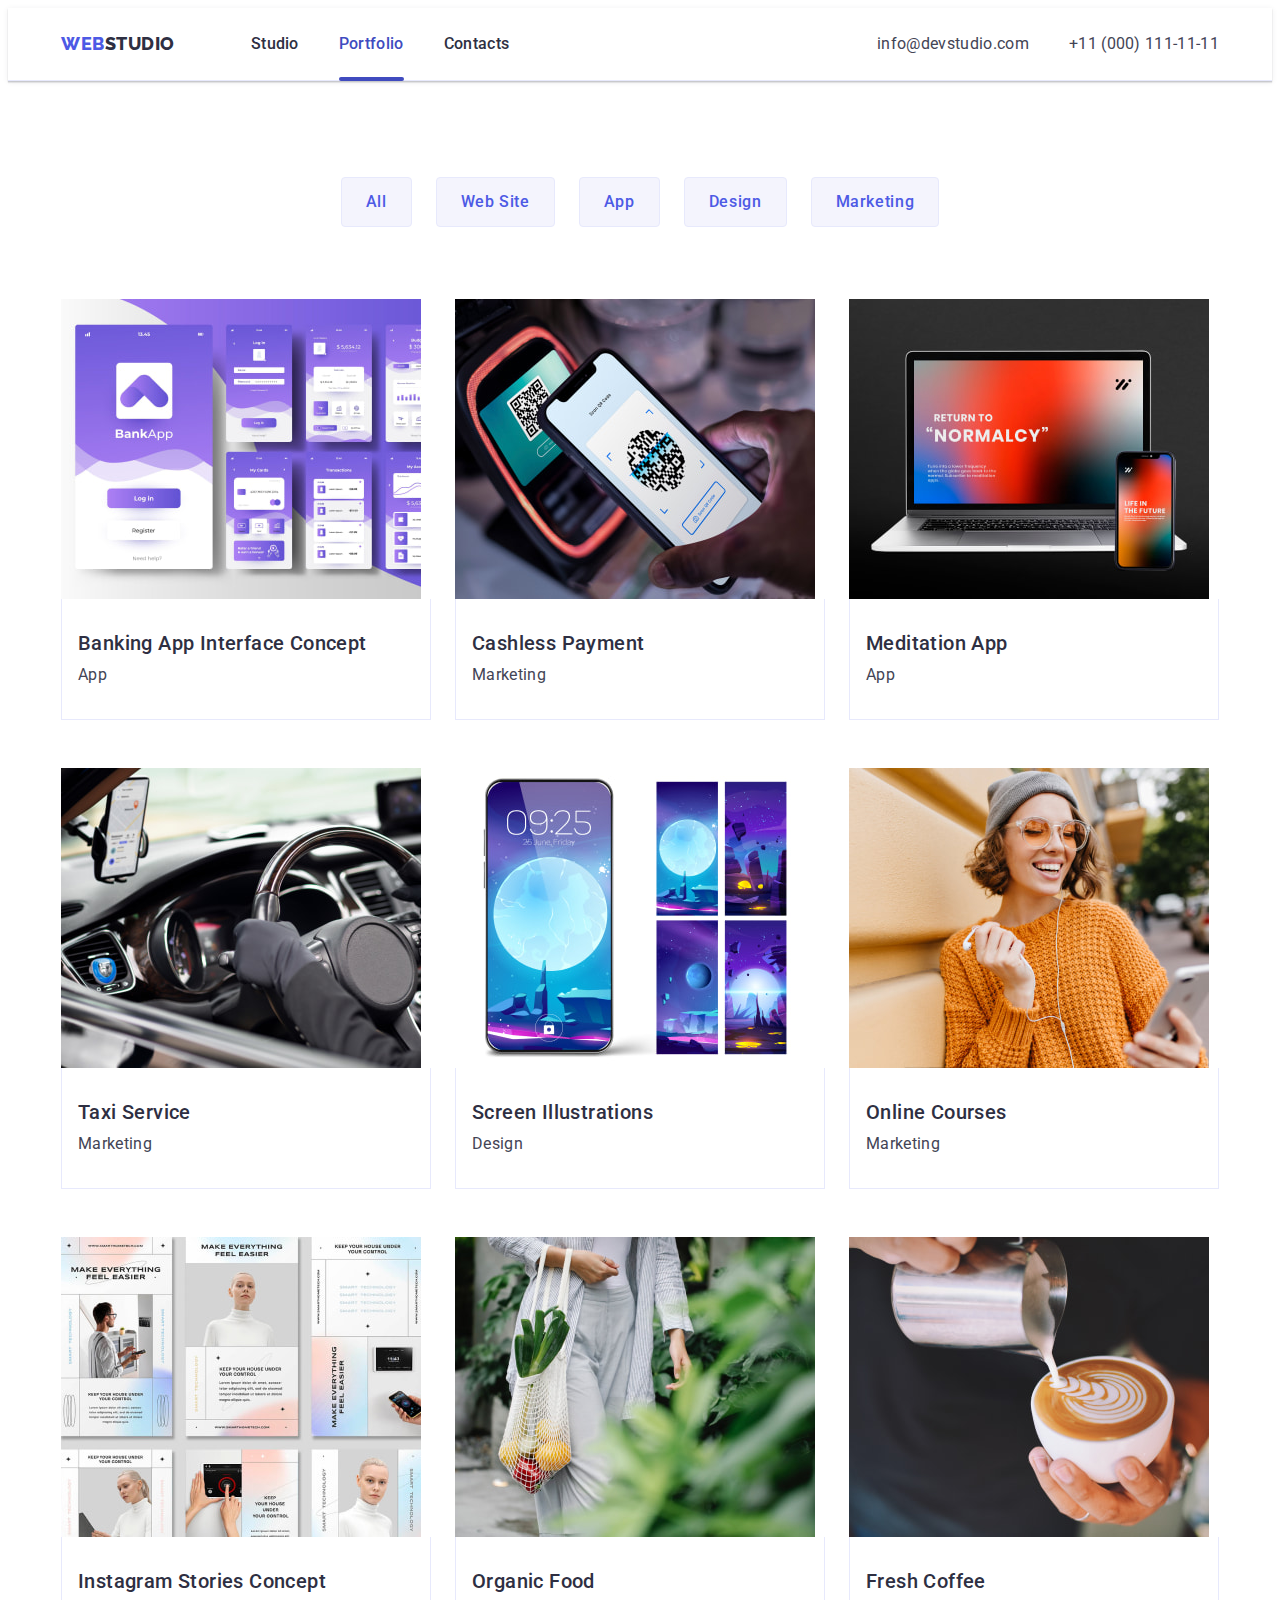
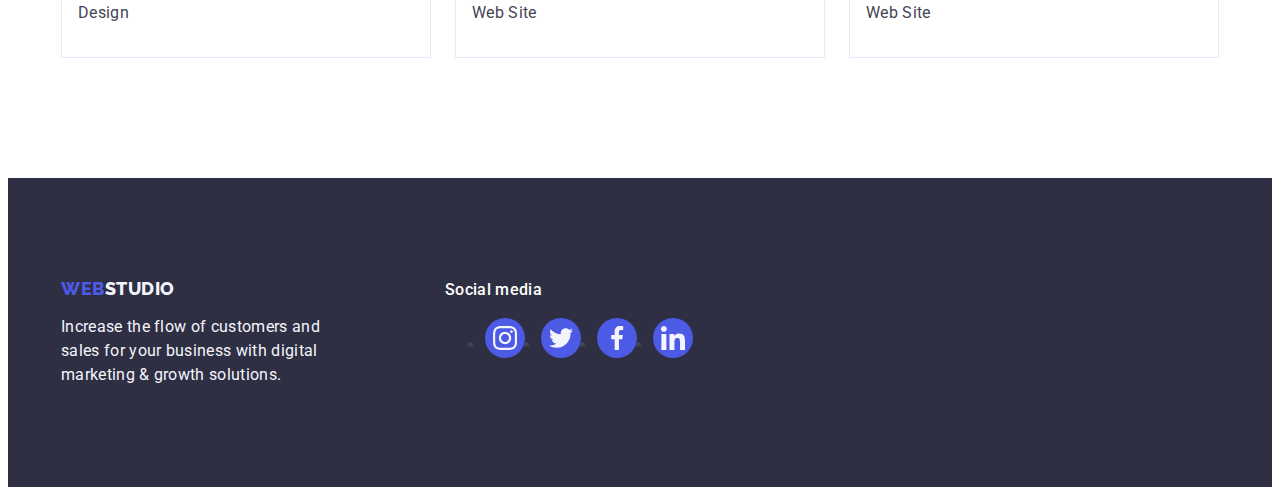
==== portfolio.html @ bfd485aa "new" ====
<!DOCTYPE html>
<html lang="en">
<head>
    <meta charset="UTF-8">
    <meta name="viewport" content="width=device-width, initial-scale=1.0">
    <meta name="description" content="portfolio">
    <link rel="preconnect" href="https://fonts.googleapis.com">
    <link rel="preconnect" href="https://fonts.gstatic.com" crossorigin>
    <link href="https://fonts.googleapis.com/css2?family=Raleway:wght@800&family=Roboto:wght@400;500;700;900&display=swap" rel="stylesheet">
    <title>Portfolio</title>
    <link rel="stylesheet" href="https://cdnjs.cloudflare.com/ajax/libs/modern-normalize/2.0.0/modern-normalize.min.css" integrity="sha512-4xo8blKMVCiXpTaLzQSLSw3KFOVPWhm/TRtuPVc4WG6kUgjH6J03IBuG7JZPkcWMxJ5huwaBpOpnwYElP/m6wg==" crossorigin="anonymous" referrerpolicy="no-referrer" />
    <link rel="stylesheet" href="./css/styles.css">
</head>
  

<!--Body-->
<body>
    <!--Header-->
<header class="header">
    <div class="header-container container">
        <nav class="header-nav">
            <a href="./index.html" class="link logo">WEB<span class="link logo-dark">Studio</span></a>
        <!--Pages list-->
            <ul class="portfolio-list list">
                <li class="header-list-item">
                  <a class="link portfolio-link" href="./index.html">Studio</a>
                </li>
                <li class="header-list-item">
                  <a class="link current portfolio-link" href="./portfolio.html">Portfolio</a>
                </li>
                <li class="header-list-item">
                  <a class="link portfolio-link" href="">Contacts</a>
                </li>
            </ul>
            </nav>
            <address class="adress">
              <ul class="adress-list list">
                <li>
                    <a class="link adress-list-link" href="mailto:info@devstudio.com">info@devstudio.com</a>
                </li>
                <li>
                    <a class=" link adress-list-link" href="tel:+11000111-11-11">+11 (000) 111-11-11</a>
                </li>
              </ul>
        </address>
    </div>
</header>

<!--main portfolio-->
<main> 
<section class="section-main section">
    <div class="main-container container">
        <h1 class="visually-hidden">Portfolio</h1>
        <ul class="button-container list">
            <li class="btn-element">
                <a class="portfolio-btn-link" href="#">
                <button type="button" class="portfolio-button-items">All</button>
            </a>
            </li>
            <li class="btn-element">
                <a class="portfolio-btn-link" href="#">
                <button type="button" class="portfolio-button-items">Web Site</button>
            </a>
            </li>
            <li class="btn-element">
                <a class="portfolio-btn-link" href="#">
                <button type="button" class="portfolio-button-items">App</button>
                </a>
            </li>
            <li class="btn-element">
                <a class="portfolio-btn-link" href="#">
                <button type="button" class="portfolio-button-items">Design</button>
                </a>
            </li>
            <li class="btn-element">
                <a class="portfolio-btn-link" href="#">
                <button type="button" class="portfolio-button-items">Marketing</button>
                </a>
            </li>
</ul>

<!--Imagine-->
<ul class="list card-set">
    <li class="card-set-item">
        <a href="#" class="card-set-link link">
            <div class="portfolio-overlay">
           <img src="./images/sectionportfolio/img1.jpg" alt="Banking App Interface Concept" width="360" height="300"/>
           <div class="overlay">
               <p class="overlay-text">
                14 Stylish and User-Friendly App Design Concepts · Task Manager App · Calorie Tracker App · Exotic Fruit Ecommerce App · Cloud Storage App
               </p>
           </div>
           </div>
            <div class="card-container">
                <h2 class="third-title">Banking App Interface Concept</h2>
                <p class="text">App</p>
            </div>
    </a>
    </li>

    <li class="card-set-item">
        <a href="#" class="card-set-link link">
            <div class="portfolio-overlay">    
            <img src="./images/sectionportfolio/img2.jpg" alt="Cashless Payment" width="360" height="300" />
            <div class="overlay">
            <p class="overlay-text">
             14 Stylish and User-Friendly App Design Concepts · Task Manager App · Calorie Tracker App · Exotic Fruit Ecommerce App · Cloud Storage App
            </p>
        </div>
        </div>
        <div class="card-container">
            <h2 class="third-title">Cashless Payment</h2>
            <p class="text">Marketing</p>
        </div>
    </a>
    </li>
    
    <li class="card-set-item">
        <div class="portfolio-overlay">
        <a href="#" class="card-set-link link">
        <img src="./images/sectionportfolio/img3.jpg" alt="Meditaion App" width="360" height="300" />
        <div class="overlay">
            <p class="overlay-text">
             14 Stylish and User-Friendly App Design Concepts · Task Manager App · Calorie Tracker App · Exotic Fruit Ecommerce App · Cloud Storage App
            </p>
        </div>
    </div>
        <div class="card-container">
        <h2 class="third-title">Meditation App</h2>
            <p class="text">App</p>
        </div>
        </a>
    </li>

    <li class="card-set-item">
        <div class="portfolio-overlay">
        <a href="#" class="card-set-link link">
        <img src="./images/sectionportfolio/img4.jpg" alt="Taxi Service" width="360" height="300" />
        <div class="overlay">
            <p class="overlay-text">
             14 Stylish and User-Friendly App Design Concepts · Task Manager App · Calorie Tracker App · Exotic Fruit Ecommerce App · Cloud Storage App
            </p>
        </div>
    </div>
        <div class="card-container">
            <h2 class="third-title">Taxi Service</h2>
            <p class="text">Marketing</p>
        </div>
        </a>
    </li>
    <li class="card-set-item">
        <div class="portfolio-overlay">
        <a href="#" class="card-set-link link">
        <img src="./images/sectionportfolio/img5.jpg" alt="Screen Illustrations" width="360" height="300" />
        <div class="overlay">
            <p class="overlay-text">
             14 Stylish and User-Friendly App Design Concepts · Task Manager App · Calorie Tracker App · Exotic Fruit Ecommerce App · Cloud Storage App
            </p>
            </div>
        </div>
        <div class="card-container">
            <h2 class="third-title">Screen Illustrations</h2>
            <p class="text">Design</p>
        </div>
        </a>
    </li>
    <li class="card-set-item">
        <div class="portfolio-overlay">
        <a href="#" class="card-set-link link">
        <img src="./images/sectionportfolio/img6.jpg" alt="Online Courses" width="360" height="300" />
        <div class="overlay">
            <p class="overlay-text">
             14 Stylish and User-Friendly App Design Concepts · Task Manager App · Calorie Tracker App · Exotic Fruit Ecommerce App · Cloud Storage App
            </p>
            </div>
        </div>
        <div class="card-container">
            <h2 class="third-title">Online Courses</h2>
            <p class="text">Marketing</p>
        </div>
        </a>
    </li>
    <li class="card-set-item">
        <div class="portfolio-overlay">
        <a href="#" class="card-set-link link">
        <img src="./images/sectionportfolio/img7.jpg" alt="Instagram Stories Concept" width="360" height="300" />
        <div class="overlay">
            <p class="overlay-text">
             14 Stylish and User-Friendly App Design Concepts · Task Manager App · Calorie Tracker App · Exotic Fruit Ecommerce App · Cloud Storage App
            </p>
            </div>
        </div>
        <div class="card-container">
            <h2 class="third-title">Instagram Stories Concept</h2>
            <p class="text">Design</p>
        </div>
        </a>
    </li>
    <li class="card-set-item">
        <div class="portfolio-overlay">
        <a href="#" class="link">
        <img src="./images/sectionportfolio/img8.jpg" alt="Organic Food" width="360" height="300" />
        <div class="overlay">
            <p class="overlay-text">
             14 Stylish and User-Friendly App Design Concepts · Task Manager App · Calorie Tracker App · Exotic Fruit Ecommerce App · Cloud Storage App
            </p>
            </div>
        </div>
        <div class="card-container">
            <h2 class="third-title">Organic Food</h2>
            <p class="text">Web Site</p>
        </div>
        </a>
    </li>
    <li class="card-set-item">
        <div class="portfolio-overlay">
        <a href="#" class="card-set-link link">
        <img src="./images/sectionportfolio/img9.jpg" alt="Fresh Coffee" width="360" height="300" />
        <div class="overlay">
            <p class="overlay-text">
             14 Stylish and User-Friendly App Design Concepts · Task Manager App · Calorie Tracker App · Exotic Fruit Ecommerce App · Cloud Storage App
            </p>
        </div>
        </div>
        <div class="card-container">
            <h2 class="third-title">Fresh Coffee</h2>
            <p class="text">Web Site</p>
        </div>
        </a>
    </li>
</ul>
</div>

</section>
</main>
<!--Section footer-->
<footer class="footer section">
    <div class="footer-container container">
        <div class="footer-items">
        <a href="./index.html" class="footer-logo logo link">WEB<span class="logo-light">Studio</span></a>
        <p class="footer-text">Increase the flow of customers and sales for your business with digital marketing & growth solutions.</p>
    </div>
    <div class="footer-media">
        <p class="second-footer-text">Social media</p>
        <ul class="social-media">
          <li class="social-media-item">
            <a class="social-media-link" href="#">
            <svg class="media-icon" width="24" height="24">
              <use href="./images/icons.svg#icon-instagram-2"></use>
            </svg></a>
          </li>
          <li class="social-media-item">
            <a class="social-media-link" href="#">
            <svg class="media-icon" width="24" height="24">
              <use href="./images/icons.svg#icon-twitter-1"></use>
            </svg></a>
          </li>
          <li class="social-media-item">
            <a class="social-media-link" href="#">
            <svg class="media-icon" width="24" height="24">
              <use href="./images/icons.svg#icon-facebook-1"></use>
            </svg></a>
          </li>
          <li class="social-media-item">
            <a class="social-media-link" href="#">
            <svg class="media-icon" width="24" height="24">
              <use href="./images/icons.svg#icon-linkedin-1"></use>
            </svg></a>
          </li>
        </ul>
      </div>
      </div>
</footer>
</body>
</html>
---- css/styles.css ----
:root{
    --primary-black-color: #2E2F42;
    --primary-accent-color: #4D5AE5;
    --primary-white-color: #ffffff;
    --second-white-color: #F4F4FD;
    --contacts-color: #434455;
    --icons-color: #8e8f99;
    --team-icons:#404bbf; 
}
img{
    display: block;
    max-width: 100%;
    height: auto;
}
.container{
    max-width: 1158px;
    margin: 0px auto;
    padding: 0px 15px;
}
.section{
    padding-top: 120px;
    padding-bottom: 120px;
}
body{
    font-family: 'Roboto', sans-serif;
    background-color: var(--primary-white-color);
    color: #434455;
}
.link{
    text-decoration: none;
    color: var(--primary-accent-color);
}
.logo{
    font-family: 'Raleway', sans-serif;
    font-size: 18px;
    font-weight: 800;
    line-height: 1.17;
    letter-spacing: 0.03em;
    text-transform: uppercase;
    display: flex;
    margin-right: 76px; 
    align-items: center;  
}
.logo-dark{
    color: var(--primary-black-color);
}
.list{
    list-style: none;
}
.portfolio-link{
    position: relative;
    font-family: 'Roboto', sans-serif;
    font-size: 16px;
    font-weight: 500;
    line-height: 1.5;
    letter-spacing: 0.02em;
    color: var(--primary-black-color);
    display: block;
    padding: 24px 0px; 
}
.portfolio-link:hover,
.portfolio-link:focus{
    color: #404bbf;
}
.portfolio-list{ 
    display: flex;
    gap: 40px; 
    margin: 0px;
    padding: 0px;
    list-style: none;
}

.adress{
    font-style: normal;
}
.adress-list{
    display: flex;
    gap: 40px; 
    margin: 0px;
    padding: 0px;
    list-style: none;  
}
.adress-list-link{
    font-family: 'Roboto', sans-serif;
    font-size: 16px;
    font-weight: 400;
    line-height: 1.5;
    letter-spacing: 0.02em;
    color: var(--contacts-color);   
    transition: color 250ms cubic-bezier(0.4, 0, 0.2, 1); 
}
.adress-list-link:hover,
.adress-list-link:focus{
    color:#404bbf;
}
.hero-section{
    max-width: 1440px;
    height: 600px; 
    background-color: var(--primary-black-color);
    background-image: linear-gradient(rgba(46, 47, 66, 0.7), 
    rgba(46, 47, 66, 0.7)), url(../images/herosection/people-office-1.jpg);
    background-repeat: no-repeat;
    background-position: center; 
    background-size: cover;
    margin: 0px auto;
    padding: 188px 0px;
   
}
.header{
    border-bottom: 1px solid #e7e9fc;
    box-shadow: 0px 1px 6px 0px rgba(46, 47, 66, 0.08), 0px 1px 1px 0px rgba(46, 47, 66, 0.16), 0px 2px 1px 0px rgba(46, 47, 66, 0.08);

}
.header-container{
    display: flex;
    align-items: center;
}

.header-nav{
    display: flex; 
    margin-right: auto; 
    align-items: center;  
}
.portfolio-link::after{
    content:"";
    position: absolute;
    bottom: 0;
    left: 0;
    display: block;
    border-radius: 2px;
    width: 100%;
    height: 4px;
    bottom: -1px;
    color:#404BBF;
    
}
.portfolio-link.current{
    transition: color 250ms cubic-bezier(0.4, 0, 0.2, 1);
    color:#404BBF;

}
.portfolio-link.current::after{
    background-color: #404BBF;
    
}
.hero-title{
    font-style: 'Roboto', sans-serif;
    font-weight: 700;
    font-size: 56px;
    line-height: 1.07;
    text-align: center;
    letter-spacing: 0.02em;
    color: #ffffff;
    max-width: 496px;
    margin: 0px auto;
    margin-bottom: 48px;
}
.hero-btn{
    background-color: #4D5AE5;
    font-family:'Roboto', sans-serif;
    font-weight: 500;
    font-size: 16px;
    line-height: 1.5;
    letter-spacing: 0.04em;
    color: #ffffff;
    display: block; 
    min-width: 169px;
    height: 56px;
    border: none; 
    border-radius: 4px; 
    cursor: pointer;
    padding: 12px 24px;
    margin: auto;
    transition: background-color 250ms cubic-bezier(0.4, 0, 0.2, 1); 
}
.hero-btn:hover,
.hero-btn:focus{
    background-color: #404BBF;
}
.btn-element:hover{
    box-shadow: 3px 1px rgba(0, 0, 0, 0.1), 0px 2px 1px rgba(0, 0, 0, 0.08), 0px 2px 2px rgba(0, 0, 0, 0.12);
}
.portfolio-button-items{
    font-family: 'Roboto', sans-serif;
    font-size: 16px;
    font-weight: 500;
    line-height: 1.5;
    letter-spacing: 0.04em;
    background-color: #F4F4FD;
    color: #4D5AE5;
    cursor: pointer;
    padding: 12px 24px;
    border-radius: 4px;
    border: 1px solid #e7e9fc;
}

.portfolio-button-items:hover,
.portfolio-button-items:focus{
    background-color: #404BBF;
    color: #FFFFFF;
    border: 1px solid transparent;
}
.portfolio-btn-link{
    display:block;
}
.portfolio-btn-link:hover,
.portfolio-btn-link:focus{
box-shadow: 0px 1px 6px rgba(46, 47, 66, 0.08), 0px 1px 1px rgba(46, 47, 66, 0.16), 0px 2px 1px rgba(46, 47, 66, 0.08); 
}


.adventages-icon{
    display: flex;
    align-items: center;
    justify-content: center;
    height: 112px;
    background-color: #f4f4fd;
    border-radius: 4px;
    margin-bottom: 8px;
}
.benefits-list{
    display: flex;
    gap: 24px; 
    padding: 0px;
    margin: 0px;
    list-style: none;
}
.benefits-list-item{
    width: calc((100% - 72px) / 4); 
}
.visually-hidden{
    position: absolute;
    width: 1px;
    height: 1px;
    margin: -1px;
    border: 0;
    padding: 0;
    white-space: nowrap;
    clip-path: inset(100%);
    clip: rect(0 0 0 0);
    overflow: hidden;
}
.secont-title{
    font-style: 'Roboto', sans-serif;
    font-weight: 700;
    font-size:36px;
    line-height: 1.11;
    letter-spacing: 0.02em;
    text-align: center;
    text-transform: capitalize;
    color: var(--primary-black-color);
    min-width: 323px;
    list-style: none;
    margin: 0px auto;
    margin-bottom: 72px;
    padding: 0px;
}
.third-title{
    font-family: 'Roboto', sans-serif;
    font-size: 20px;
    font-weight: 500;
    line-height: 1.2;
    letter-spacing: 0.02em;
    color: var(--primary-black-color);
    margin: 0px;
    padding: 0;
    list-style: none;
    margin: 0px;
    margin-bottom: 8px;  
}

.imagine-list{
    display: flex;
    gap: 24px;
    padding: 0px;
    margin: 0px;
    list-style: none;
   
}
.imagine-section{
    padding-bottom: 120px;
    
}
.imagine-list-item{
    width: calc((100% - 48px) / 3);
}

.team-list{
    display: flex;
    gap: 24px;
    padding: 0px;
    margin: 0px;
}
.section-team{
    background-color: #F4F4FD;
}

.team-list-item{
    width: calc((100% - 72px) / 4);
    border-radius: 0px 0px 4px 4px;
    background-color: #FFFFFF;
    box-shadow: 0px 2px 1px 0px rgba(46, 47, 66, 0.08), 0px 1px 1px 0px rgba(46, 47, 66, 0.16), 0px 1px 6px 0px rgba(46, 47, 66, 0.08);
}
.team-icons{
    display: flex;
    justify-content: center; 
    gap: 24px; 
}

.team-media-link{
    width: 100%;
    height: 100%;
    background-color: var(--primary-accent-color);
    border-radius:50%;
    display: flex;
    align-items: center;
    justify-content: center;
    transition: background-color 250ms cubic-bezier(0.4, 0, 0.2, 1);
    width:40px;
    height: 40px;
   
}
.team-media-link:hover,
.team-media-link:focus{
    background-color:var(--team-icons);
}
.team-icons-item{
    fill: var(--second-white-color);
}
.text{
    font-family: 'Roboto', sans-serif;
    font-size: 16px;
    font-weight: 400;
    line-height: 1.5;
    letter-spacing: 0.02em;
    color: var(--contacts-color);
    margin: 0px;
    padding: 0px;
    list-style: none;
}



.team-text{
    padding: 32px 0px;
    text-align: center;
    margin: 0px;
}
.images-list-item{
    background-color: #FFFFFF;
}
.section-main{
    padding-top: 96px; 
    padding-bottom: 120px;
}
.button-container{
    display: flex;
    justify-content: center; 
    gap: 24px; 
    margin: 0px;
    margin-bottom: 72px;
    padding: 0px;
   transition: color 250ms cubic-bezier(0.4, 0, 0.2, 1), background-color 250ms cubic-bezier(0.4, 0, 0.2, 1), border-color 250ms cubic-bezier(0.4, 0, 0.2, 1), box-shadow 250ms cubic-bezier(0.4, 0, 0.2, 1); 

}

.card-set{
    display: flex;
    flex-wrap: wrap;
    column-gap: 24px;
    row-gap: 48px;
    padding: 0px;
    margin: 0px;
}
.card-set-link{
    transition: box-shadow 250ms cubic-bezier(0.4, 0, 0.2, 1); 
}
.card-set-link:hover
.card-set-linf:focus{
    transform: translateY(0%);
}
.card-set-item{
    width: calc((100% - 48px) / 3);  
}
.card-set-item:hover{
    box-shadow: 0px 2px 1px 0px rgba(46, 47, 66, 0.08), 0px 1px 1px 0px rgba(46, 47, 66, 0.16), 0px 1px 6px 0px rgba(46, 47, 66, 0.08);
    
}
.card-container{
    border: 1px solid #e7e9fc; 
    padding: 32px 16px;
    border-top: none; 
    margin: 0px;
}
.portfolio-overlay{
position: relative;
overflow: hidden;
}

.overlay-text{
font-size: 16px;
line-height: 1.5; 
letter-spacing: 0.03em;
color: #F4F4FD;

}
.overlay{
    position: absolute;
    top: 0;
    left: 0;
    transform: translateY(100%);
    transition-property: transform;
    transition-delay: 0;
    transition-duration: 400ms;
    transition-timing-function: ease;
    display: flex;
    align-items: center;
    justify-content: center;
    width: 100%;
    height: 100%;
    background-color: #4D5AE5;
    padding-top: 40px;
    padding-right: 32px;
    padding-bottom: 164px;
    padding-left: 32px;
}
.portfolio-overlay:hover .overlay,
.portfolio-overlay:focus .overlay{
    transform: translateY(0);
}
.customers-section{
    max-height: 440px;
    padding-top: 120px;
    padding-bottom: 120px;
}
.customers-icon{
    display: flex;
    align-items: center;
    justify-content: center;
    margin: 0 auto;
    gap: 24px;
}
.customers-icon-item{
    display: flex;
    width: calc((100% - 120px) / 6); 
    height: 88px;
}
.logo-company{
    display: flex;
    align-items: center;
    justify-content: center;
    width: 100%;
    height: 100%;
    border: 1px solid #8e8f99;
    border-radius: 4px;
    color: var(--icons-color);
    transition: border-color 250ms cubic-bezier(0.4, 0, 0.2, 1), color 250ms cubic-bezier(0.4, 0, 0.2, 1);
}

.logo-company:hover,
.logo-company:focus{
    color: #404bbf;
    border-color: #404bbf; 
    fill: currentColor;

}
.footer{
    background-color: var(--primary-black-color);
    padding: 100px 0px;
}
.footer-container{
    display: flex;
    align-items: baseline;
}
.logo-light{
    color: var(--second-white-color);
}
.footer-logo{
    display: inline-block;
    margin: 0px;
    margin-bottom: 16px;
    padding: 0px;
    list-style: outside;
}
.footer-items{
    margin-right: 120px;
}
.social-media{
    display: flex; 
    gap: 16px; 
}
.social-media-item{
    width: 40px;
    height: 40px;
    
}
.social-media-link{
    width: 100%;
    height: 100%;
    background-color: var(--primary-accent-color);
    border-radius:50%;
    display: flex;
    align-items: center; 
    justify-content: center;
    transition: background-color 250ms cubic-bezier(0.4, 0, 0.2, 1);

    fill: var(--second-white-color);

}
.social-media-link:hover,
.social-media-link:focus{
    background-color: #31d0aa;
}
.footer-text{
    color: var(--second-white-color);
    font-family: 'Roboto', sans-serif;
    font-size: 16px;
    font-weight: 400;
    line-height: 1.5;
    letter-spacing: 0.02em;
    max-width: 264px;
    margin: 0px;
}
.second-footer-text{
    color: #FFFFFF;
    font-family: 'Roboto', sans-serif;
    font-size: 16px;
    font-weight: 500;
    line-height: 1.5;
    letter-spacing: 0.02em;
    margin: 0px;
    margin-bottom: 16px;
}
.backdrop{
    position: fixed;
    top: 0;
    left: 0;

    width: 100%;
    height: 100%;
    background-color: rgba(46, 47, 66, 0.40);
}
.backdrop.is-hidden{
    opacity: 0;
}
.modal{
    position: absolute;
    top: 50%;
    left: 50%;
    transform: translateX(-50%) translateY(-50%);
    width: 408px;
    min-height: 584px;
    border-radius: 4px;
    background: var(--dairy, #FCFCFC);
    box-shadow: 0px 2px 1px 0px rgba(0, 0, 0, 0.20), 0px 1px 3px 0px rgba(0, 0, 0, 0.12), 0px 1px 1px 0px rgba(0, 0, 0, 0.14);

}
.modal-btn{
    background-color: transparent;
}
.modal-btn-icon{}
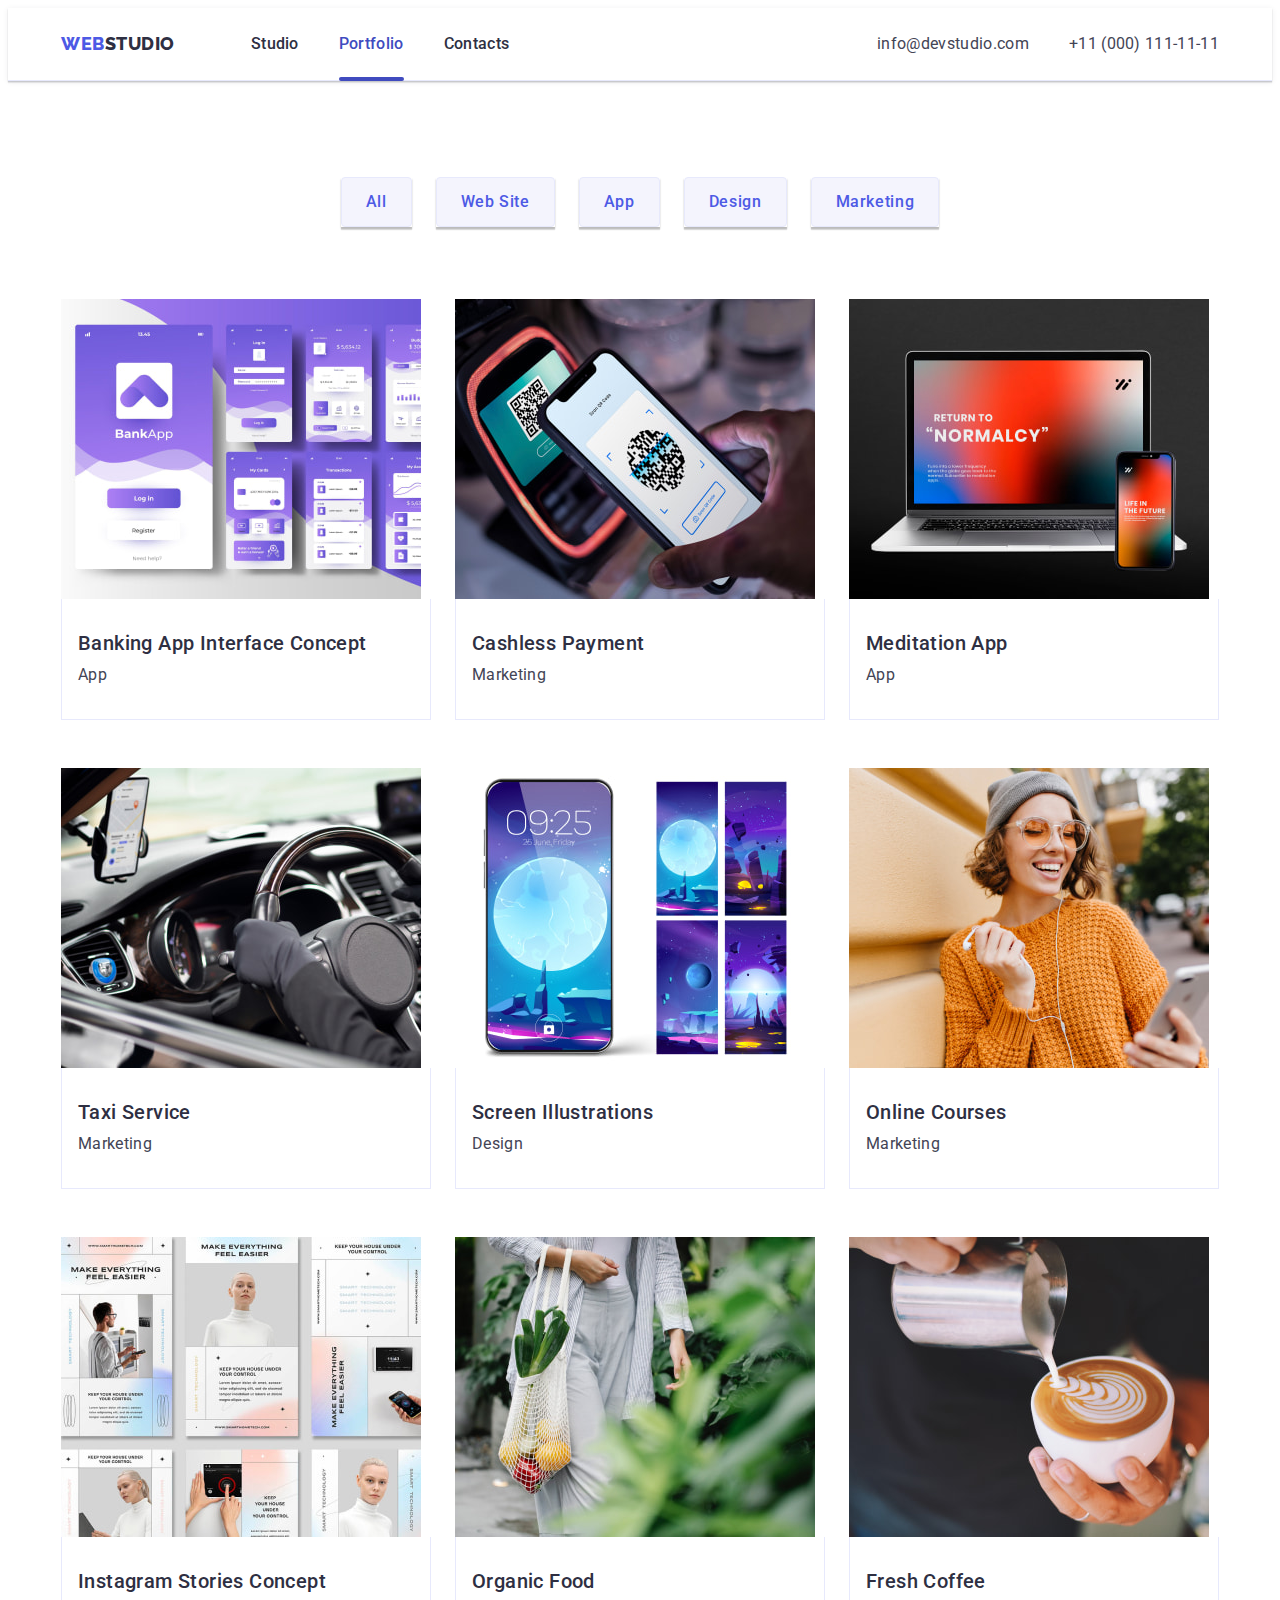
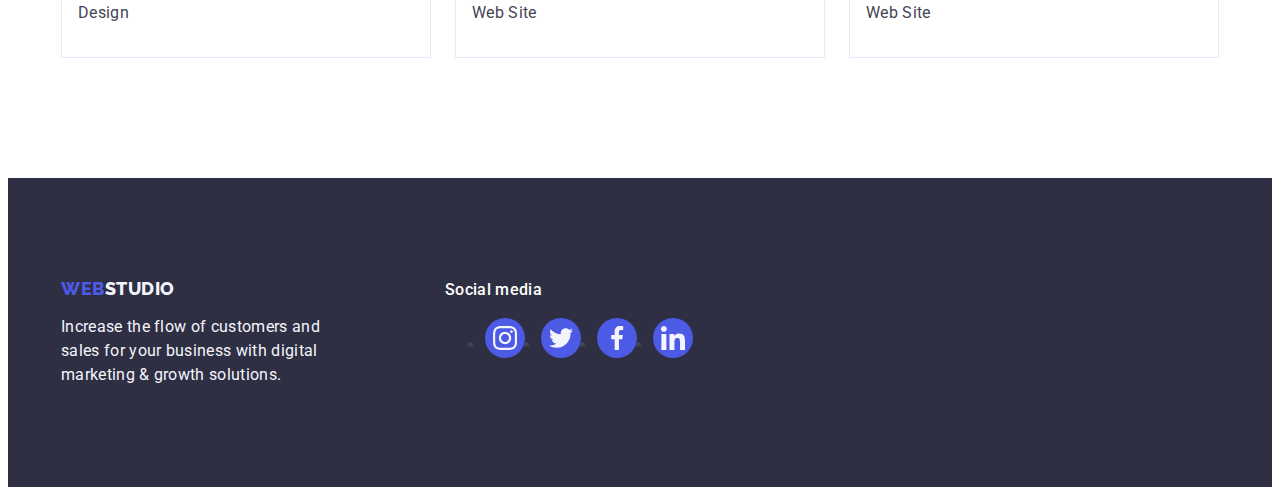
==== commit 653ee2a9: "new" ====
--- a/portfolio.html
+++ b/portfolio.html
@@ -85,11 +85,9 @@
         <a href="#" class="card-set-link link">
             <div class="portfolio-overlay">
            <img src="./images/sectionportfolio/img1.jpg" alt="Banking App Interface Concept" width="360" height="300"/>
-           <div class="overlay">
                <p class="overlay-text">
                 14 Stylish and User-Friendly App Design Concepts · Task Manager App · Calorie Tracker App · Exotic Fruit Ecommerce App · Cloud Storage App
                </p>
-           </div>
            </div>
             <div class="card-container">
                 <h2 class="third-title">Banking App Interface Concept</h2>
@@ -102,11 +100,9 @@
         <a href="#" class="card-set-link link">
             <div class="portfolio-overlay">    
             <img src="./images/sectionportfolio/img2.jpg" alt="Cashless Payment" width="360" height="300" />
-            <div class="overlay">
-            <p class="overlay-text">
-             14 Stylish and User-Friendly App Design Concepts · Task Manager App · Calorie Tracker App · Exotic Fruit Ecommerce App · Cloud Storage App
-            </p>
-        </div>
+            <p class="overlay-text">
+             14 Stylish and User-Friendly App Design Concepts · Task Manager App · Calorie Tracker App · Exotic Fruit Ecommerce App · Cloud Storage App
+            </p>
         </div>
         <div class="card-container">
             <h2 class="third-title">Cashless Payment</h2>
@@ -119,11 +115,9 @@
         <div class="portfolio-overlay">
         <a href="#" class="card-set-link link">
         <img src="./images/sectionportfolio/img3.jpg" alt="Meditaion App" width="360" height="300" />
-        <div class="overlay">
-            <p class="overlay-text">
-             14 Stylish and User-Friendly App Design Concepts · Task Manager App · Calorie Tracker App · Exotic Fruit Ecommerce App · Cloud Storage App
-            </p>
-        </div>
+            <p class="overlay-text">
+             14 Stylish and User-Friendly App Design Concepts · Task Manager App · Calorie Tracker App · Exotic Fruit Ecommerce App · Cloud Storage App
+            </p>
     </div>
         <div class="card-container">
         <h2 class="third-title">Meditation App</h2>
@@ -136,11 +130,9 @@
         <div class="portfolio-overlay">
         <a href="#" class="card-set-link link">
         <img src="./images/sectionportfolio/img4.jpg" alt="Taxi Service" width="360" height="300" />
-        <div class="overlay">
-            <p class="overlay-text">
-             14 Stylish and User-Friendly App Design Concepts · Task Manager App · Calorie Tracker App · Exotic Fruit Ecommerce App · Cloud Storage App
-            </p>
-        </div>
+            <p class="overlay-text">
+             14 Stylish and User-Friendly App Design Concepts · Task Manager App · Calorie Tracker App · Exotic Fruit Ecommerce App · Cloud Storage App
+            </p>
     </div>
         <div class="card-container">
             <h2 class="third-title">Taxi Service</h2>
@@ -152,11 +144,9 @@
         <div class="portfolio-overlay">
         <a href="#" class="card-set-link link">
         <img src="./images/sectionportfolio/img5.jpg" alt="Screen Illustrations" width="360" height="300" />
-        <div class="overlay">
-            <p class="overlay-text">
-             14 Stylish and User-Friendly App Design Concepts · Task Manager App · Calorie Tracker App · Exotic Fruit Ecommerce App · Cloud Storage App
-            </p>
-            </div>
+            <p class="overlay-text">
+             14 Stylish and User-Friendly App Design Concepts · Task Manager App · Calorie Tracker App · Exotic Fruit Ecommerce App · Cloud Storage App
+            </p>
         </div>
         <div class="card-container">
             <h2 class="third-title">Screen Illustrations</h2>
@@ -168,11 +158,9 @@
         <div class="portfolio-overlay">
         <a href="#" class="card-set-link link">
         <img src="./images/sectionportfolio/img6.jpg" alt="Online Courses" width="360" height="300" />
-        <div class="overlay">
-            <p class="overlay-text">
-             14 Stylish and User-Friendly App Design Concepts · Task Manager App · Calorie Tracker App · Exotic Fruit Ecommerce App · Cloud Storage App
-            </p>
-            </div>
+            <p class="overlay-text">
+             14 Stylish and User-Friendly App Design Concepts · Task Manager App · Calorie Tracker App · Exotic Fruit Ecommerce App · Cloud Storage App
+            </p>
         </div>
         <div class="card-container">
             <h2 class="third-title">Online Courses</h2>
@@ -184,11 +172,9 @@
         <div class="portfolio-overlay">
         <a href="#" class="card-set-link link">
         <img src="./images/sectionportfolio/img7.jpg" alt="Instagram Stories Concept" width="360" height="300" />
-        <div class="overlay">
-            <p class="overlay-text">
-             14 Stylish and User-Friendly App Design Concepts · Task Manager App · Calorie Tracker App · Exotic Fruit Ecommerce App · Cloud Storage App
-            </p>
-            </div>
+            <p class="overlay-text">
+             14 Stylish and User-Friendly App Design Concepts · Task Manager App · Calorie Tracker App · Exotic Fruit Ecommerce App · Cloud Storage App
+            </p>
         </div>
         <div class="card-container">
             <h2 class="third-title">Instagram Stories Concept</h2>
@@ -200,11 +186,9 @@
         <div class="portfolio-overlay">
         <a href="#" class="link">
         <img src="./images/sectionportfolio/img8.jpg" alt="Organic Food" width="360" height="300" />
-        <div class="overlay">
-            <p class="overlay-text">
-             14 Stylish and User-Friendly App Design Concepts · Task Manager App · Calorie Tracker App · Exotic Fruit Ecommerce App · Cloud Storage App
-            </p>
-            </div>
+            <p class="overlay-text">
+             14 Stylish and User-Friendly App Design Concepts · Task Manager App · Calorie Tracker App · Exotic Fruit Ecommerce App · Cloud Storage App
+            </p>
         </div>
         <div class="card-container">
             <h2 class="third-title">Organic Food</h2>
@@ -216,11 +200,9 @@
         <div class="portfolio-overlay">
         <a href="#" class="card-set-link link">
         <img src="./images/sectionportfolio/img9.jpg" alt="Fresh Coffee" width="360" height="300" />
-        <div class="overlay">
-            <p class="overlay-text">
-             14 Stylish and User-Friendly App Design Concepts · Task Manager App · Calorie Tracker App · Exotic Fruit Ecommerce App · Cloud Storage App
-            </p>
-        </div>
+            <p class="overlay-text">
+             14 Stylish and User-Friendly App Design Concepts · Task Manager App · Calorie Tracker App · Exotic Fruit Ecommerce App · Cloud Storage App
+            </p>
         </div>
         <div class="card-container">
             <h2 class="third-title">Fresh Coffee</h2>
--- a/css/styles.css
+++ b/css/styles.css
@@ -177,9 +177,7 @@
 .hero-btn:focus{
     background-color: #404BBF;
 }
-.btn-element:hover{
-    box-shadow: 3px 1px rgba(0, 0, 0, 0.1), 0px 2px 1px rgba(0, 0, 0, 0.08), 0px 2px 2px rgba(0, 0, 0, 0.12);
-}
+
 .portfolio-button-items{
     font-family: 'Roboto', sans-serif;
     font-size: 16px;
@@ -203,9 +201,8 @@
 .portfolio-btn-link{
     display:block;
 }
-.portfolio-btn-link:hover,
-.portfolio-btn-link:focus{
-box-shadow: 0px 1px 6px rgba(46, 47, 66, 0.08), 0px 1px 1px rgba(46, 47, 66, 0.16), 0px 2px 1px rgba(46, 47, 66, 0.08); 
+.portfolio-btn-link{
+    box-shadow: 0px 3px 1px rgba(0, 0, 0, 0.1), 0px 2px 1px rgba(0, 0, 0, 0.08), 0px 2px 2px rgba(0, 0, 0, 0.12); 
 }
 
 
@@ -361,9 +358,8 @@
     margin-bottom: 72px;
     padding: 0px;
    transition: color 250ms cubic-bezier(0.4, 0, 0.2, 1), background-color 250ms cubic-bezier(0.4, 0, 0.2, 1), border-color 250ms cubic-bezier(0.4, 0, 0.2, 1), box-shadow 250ms cubic-bezier(0.4, 0, 0.2, 1); 
-
-}
-
+}
+ 
 .card-set{
     display: flex;
     flex-wrap: wrap;
@@ -398,34 +394,29 @@
 }
 
 .overlay-text{
-font-size: 16px;
-line-height: 1.5; 
-letter-spacing: 0.03em;
-color: #F4F4FD;
-
-}
-.overlay{
     position: absolute;
     top: 0;
-    left: 0;
+    font-size: 16px;
+    line-height: 1.5; 
+    letter-spacing: 0.03em;
+    color: var(--second-white-color);
+    padding: 40px 32px;
+    background-color: #4D5AE5;
+    width: 100%;
+    height: 100%;
     transform: translateY(100%);
-    transition-property: transform;
-    transition-delay: 0;
-    transition-duration: 400ms;
-    transition-timing-function: ease;
+    transition: transform 250ms cubic-bezier(0.4, 0, 0.2, 1); 
     display: flex;
     align-items: center;
     justify-content: center;
-    width: 100%;
-    height: 100%;
-    background-color: #4D5AE5;
-    padding-top: 40px;
-    padding-right: 32px;
-    padding-bottom: 164px;
-    padding-left: 32px;
-}
-.portfolio-overlay:hover .overlay,
-.portfolio-overlay:focus .overlay{
+    
+    
+    
+}
+
+
+.portfolio-overlay:hover .overlay-text,
+.portfolio-overlay:focus .overlay-text{
     transform: translateY(0);
 }
 .customers-section{
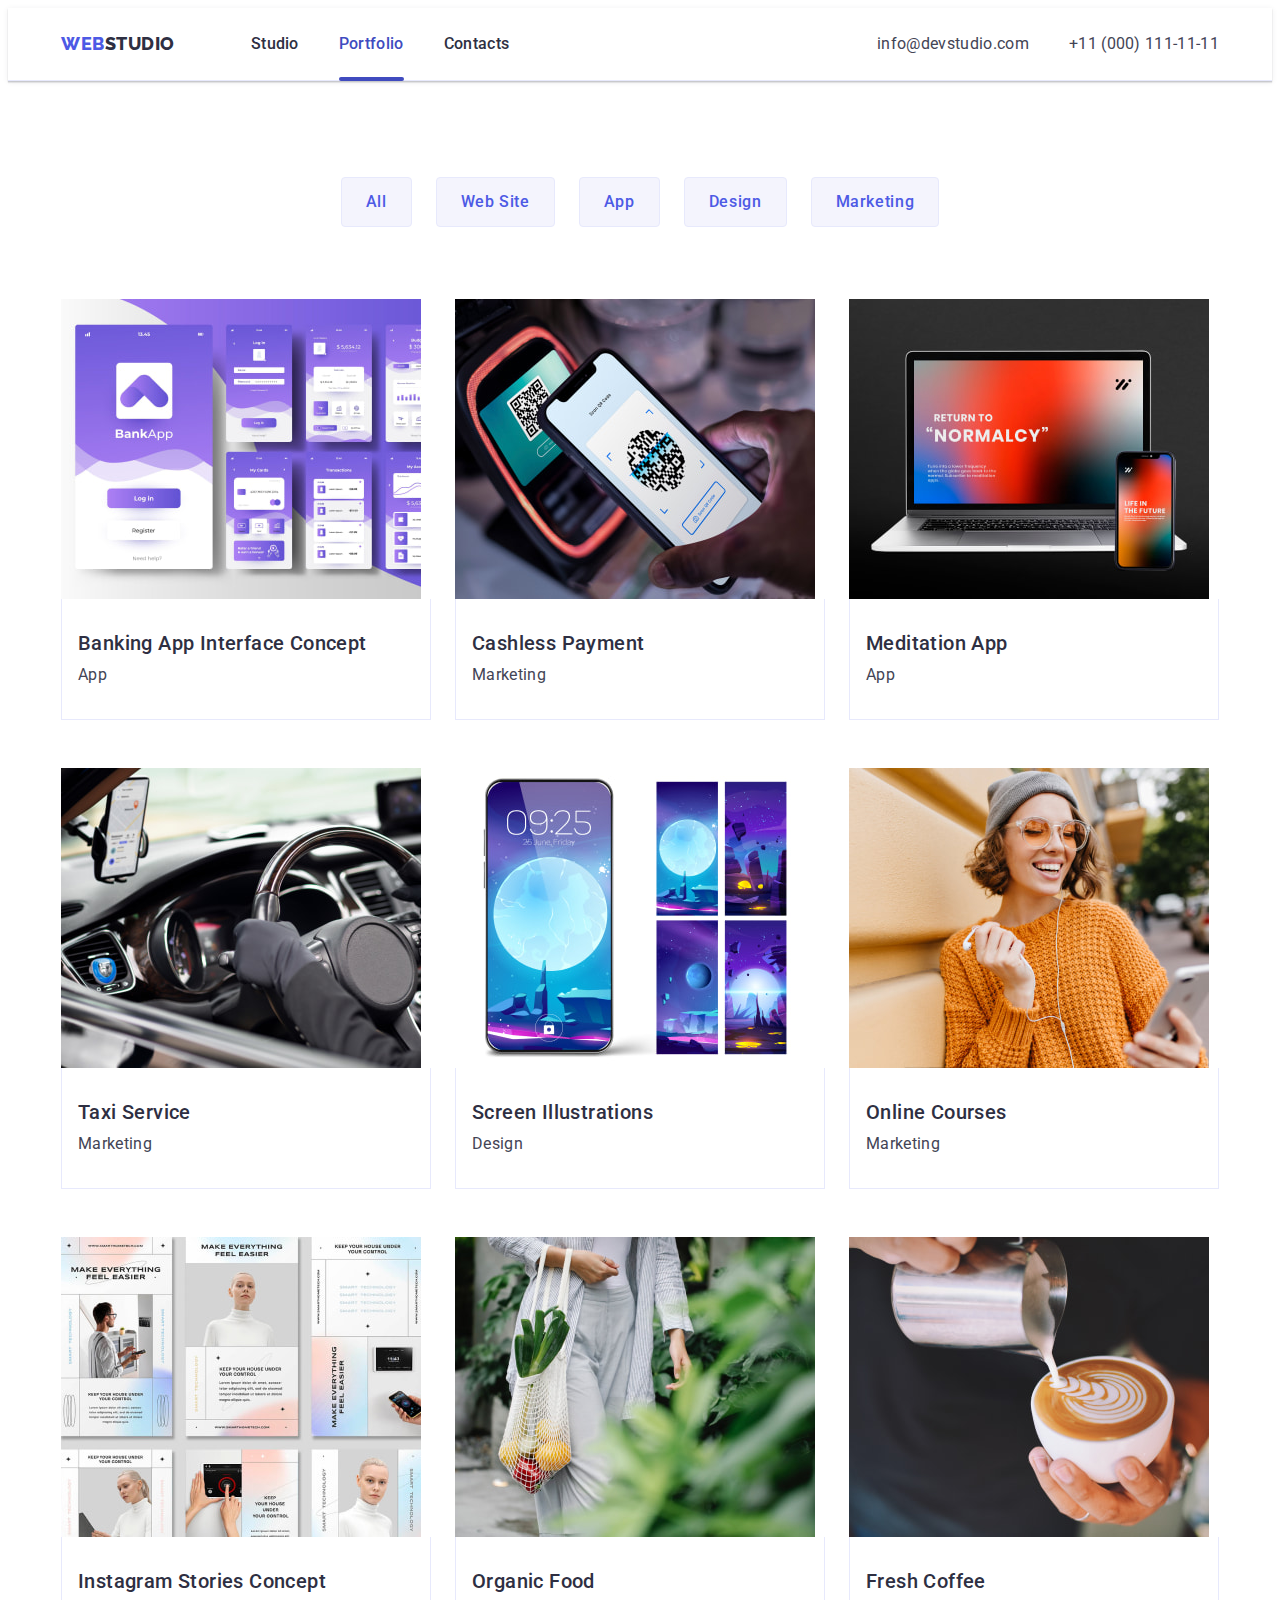
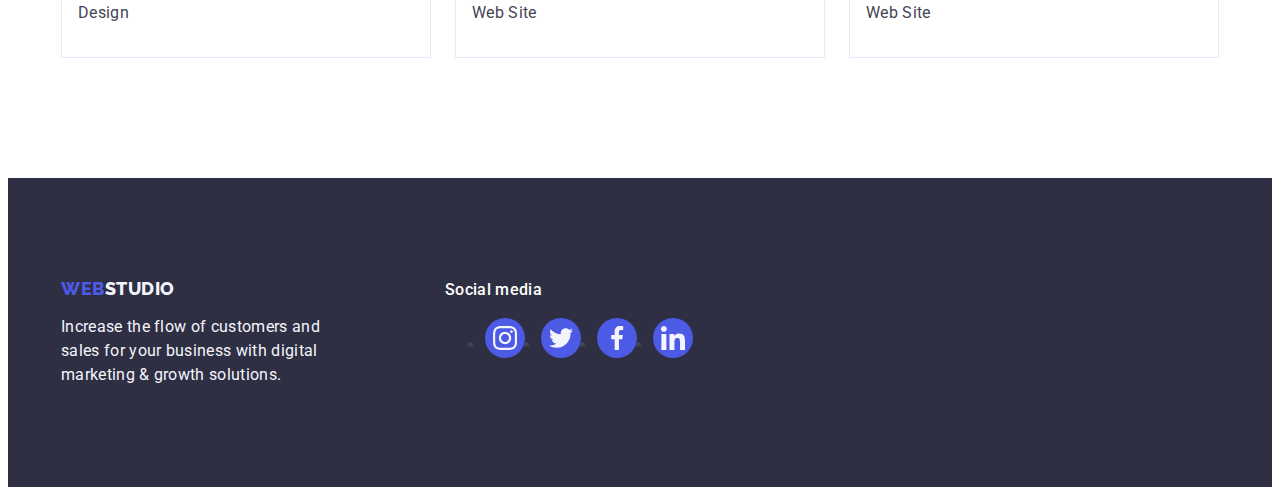
==== commit 19e38b71: "new" ====
--- a/portfolio.html
+++ b/portfolio.html
@@ -95,7 +95,6 @@
             </div>
     </a>
     </li>
-
     <li class="card-set-item">
         <a href="#" class="card-set-link link">
             <div class="portfolio-overlay">    
@@ -112,13 +111,13 @@
     </li>
     
     <li class="card-set-item">
-        <div class="portfolio-overlay">
-        <a href="#" class="card-set-link link">
-        <img src="./images/sectionportfolio/img3.jpg" alt="Meditaion App" width="360" height="300" />
-            <p class="overlay-text">
-             14 Stylish and User-Friendly App Design Concepts · Task Manager App · Calorie Tracker App · Exotic Fruit Ecommerce App · Cloud Storage App
-            </p>
-    </div>
+        <a href="#" class="card-set-link link">
+            <div class="portfolio-overlay">
+                <img src="./images/sectionportfolio/img3.jpg" alt="Meditaion App" width="360" height="300" />
+                <p class="overlay-text">
+                14 Stylish and User-Friendly App Design Concepts · Task Manager App · Calorie Tracker App · Exotic Fruit Ecommerce App · Cloud Storage App
+                </p>
+         </div>
         <div class="card-container">
         <h2 class="third-title">Meditation App</h2>
             <p class="text">App</p>
@@ -127,8 +126,8 @@
     </li>
 
     <li class="card-set-item">
-        <div class="portfolio-overlay">
-        <a href="#" class="card-set-link link">
+        <a href="#" class="card-set-link link">
+            <div class="portfolio-overlay">
         <img src="./images/sectionportfolio/img4.jpg" alt="Taxi Service" width="360" height="300" />
             <p class="overlay-text">
              14 Stylish and User-Friendly App Design Concepts · Task Manager App · Calorie Tracker App · Exotic Fruit Ecommerce App · Cloud Storage App
@@ -141,8 +140,8 @@
         </a>
     </li>
     <li class="card-set-item">
-        <div class="portfolio-overlay">
-        <a href="#" class="card-set-link link">
+        <a href="#" class="card-set-link link">
+            <div class="portfolio-overlay">
         <img src="./images/sectionportfolio/img5.jpg" alt="Screen Illustrations" width="360" height="300" />
             <p class="overlay-text">
              14 Stylish and User-Friendly App Design Concepts · Task Manager App · Calorie Tracker App · Exotic Fruit Ecommerce App · Cloud Storage App
@@ -155,8 +154,8 @@
         </a>
     </li>
     <li class="card-set-item">
-        <div class="portfolio-overlay">
-        <a href="#" class="card-set-link link">
+        <a href="#" class="card-set-link link">
+            <div class="portfolio-overlay">
         <img src="./images/sectionportfolio/img6.jpg" alt="Online Courses" width="360" height="300" />
             <p class="overlay-text">
              14 Stylish and User-Friendly App Design Concepts · Task Manager App · Calorie Tracker App · Exotic Fruit Ecommerce App · Cloud Storage App
@@ -169,8 +168,8 @@
         </a>
     </li>
     <li class="card-set-item">
-        <div class="portfolio-overlay">
-        <a href="#" class="card-set-link link">
+        <a href="#" class="card-set-link link">
+            <div class="portfolio-overlay">
         <img src="./images/sectionportfolio/img7.jpg" alt="Instagram Stories Concept" width="360" height="300" />
             <p class="overlay-text">
              14 Stylish and User-Friendly App Design Concepts · Task Manager App · Calorie Tracker App · Exotic Fruit Ecommerce App · Cloud Storage App
@@ -183,8 +182,8 @@
         </a>
     </li>
     <li class="card-set-item">
-        <div class="portfolio-overlay">
-        <a href="#" class="link">
+        <a href="#" class="card-set-link link">
+            <div class="portfolio-overlay">
         <img src="./images/sectionportfolio/img8.jpg" alt="Organic Food" width="360" height="300" />
             <p class="overlay-text">
              14 Stylish and User-Friendly App Design Concepts · Task Manager App · Calorie Tracker App · Exotic Fruit Ecommerce App · Cloud Storage App
@@ -197,8 +196,8 @@
         </a>
     </li>
     <li class="card-set-item">
-        <div class="portfolio-overlay">
-        <a href="#" class="card-set-link link">
+        <a href="#" class="card-set-link link">
+            <div class="portfolio-overlay">
         <img src="./images/sectionportfolio/img9.jpg" alt="Fresh Coffee" width="360" height="300" />
             <p class="overlay-text">
              14 Stylish and User-Friendly App Design Concepts · Task Manager App · Calorie Tracker App · Exotic Fruit Ecommerce App · Cloud Storage App
--- a/css/styles.css
+++ b/css/styles.css
@@ -201,10 +201,10 @@
 .portfolio-btn-link{
     display:block;
 }
-.portfolio-btn-link{
-    box-shadow: 0px 3px 1px rgba(0, 0, 0, 0.1), 0px 2px 1px rgba(0, 0, 0, 0.08), 0px 2px 2px rgba(0, 0, 0, 0.12); 
-}
-
+.portfolio-btn-link:hover,
+.portfolio-btn-link:focus{
+    box-shadow: 1px 6px rgba(46, 47, 66, 0.08), 0px 1px 1px rgba(46, 47, 66, 0.16), 0px 2px 1px rgba(46, 47, 66, 0.08); 
+}
 
 .adventages-icon{
     display: flex;
@@ -357,7 +357,6 @@
     margin: 0px;
     margin-bottom: 72px;
     padding: 0px;
-   transition: color 250ms cubic-bezier(0.4, 0, 0.2, 1), background-color 250ms cubic-bezier(0.4, 0, 0.2, 1), border-color 250ms cubic-bezier(0.4, 0, 0.2, 1), box-shadow 250ms cubic-bezier(0.4, 0, 0.2, 1); 
 }
  
 .card-set{
@@ -371,8 +370,8 @@
 .card-set-link{
     transition: box-shadow 250ms cubic-bezier(0.4, 0, 0.2, 1); 
 }
-.card-set-link:hover
-.card-set-linf:focus{
+.card-set-link:hover,
+.card-set-link:focus{
     transform: translateY(0%);
 }
 .card-set-item{
@@ -398,7 +397,7 @@
     top: 0;
     font-size: 16px;
     line-height: 1.5; 
-    letter-spacing: 0.03em;
+    letter-spacing: 0.02em;
     color: var(--second-white-color);
     padding: 40px 32px;
     background-color: #4D5AE5;
@@ -408,16 +407,13 @@
     transition: transform 250ms cubic-bezier(0.4, 0, 0.2, 1); 
     display: flex;
     align-items: center;
-    justify-content: center;
-    
-    
-    
+    justify-content: center;   
 }
 
 
 .portfolio-overlay:hover .overlay-text,
 .portfolio-overlay:focus .overlay-text{
-    transform: translateY(0);
+    transform: translateY(0%);
 }
 .customers-section{
     max-height: 440px;
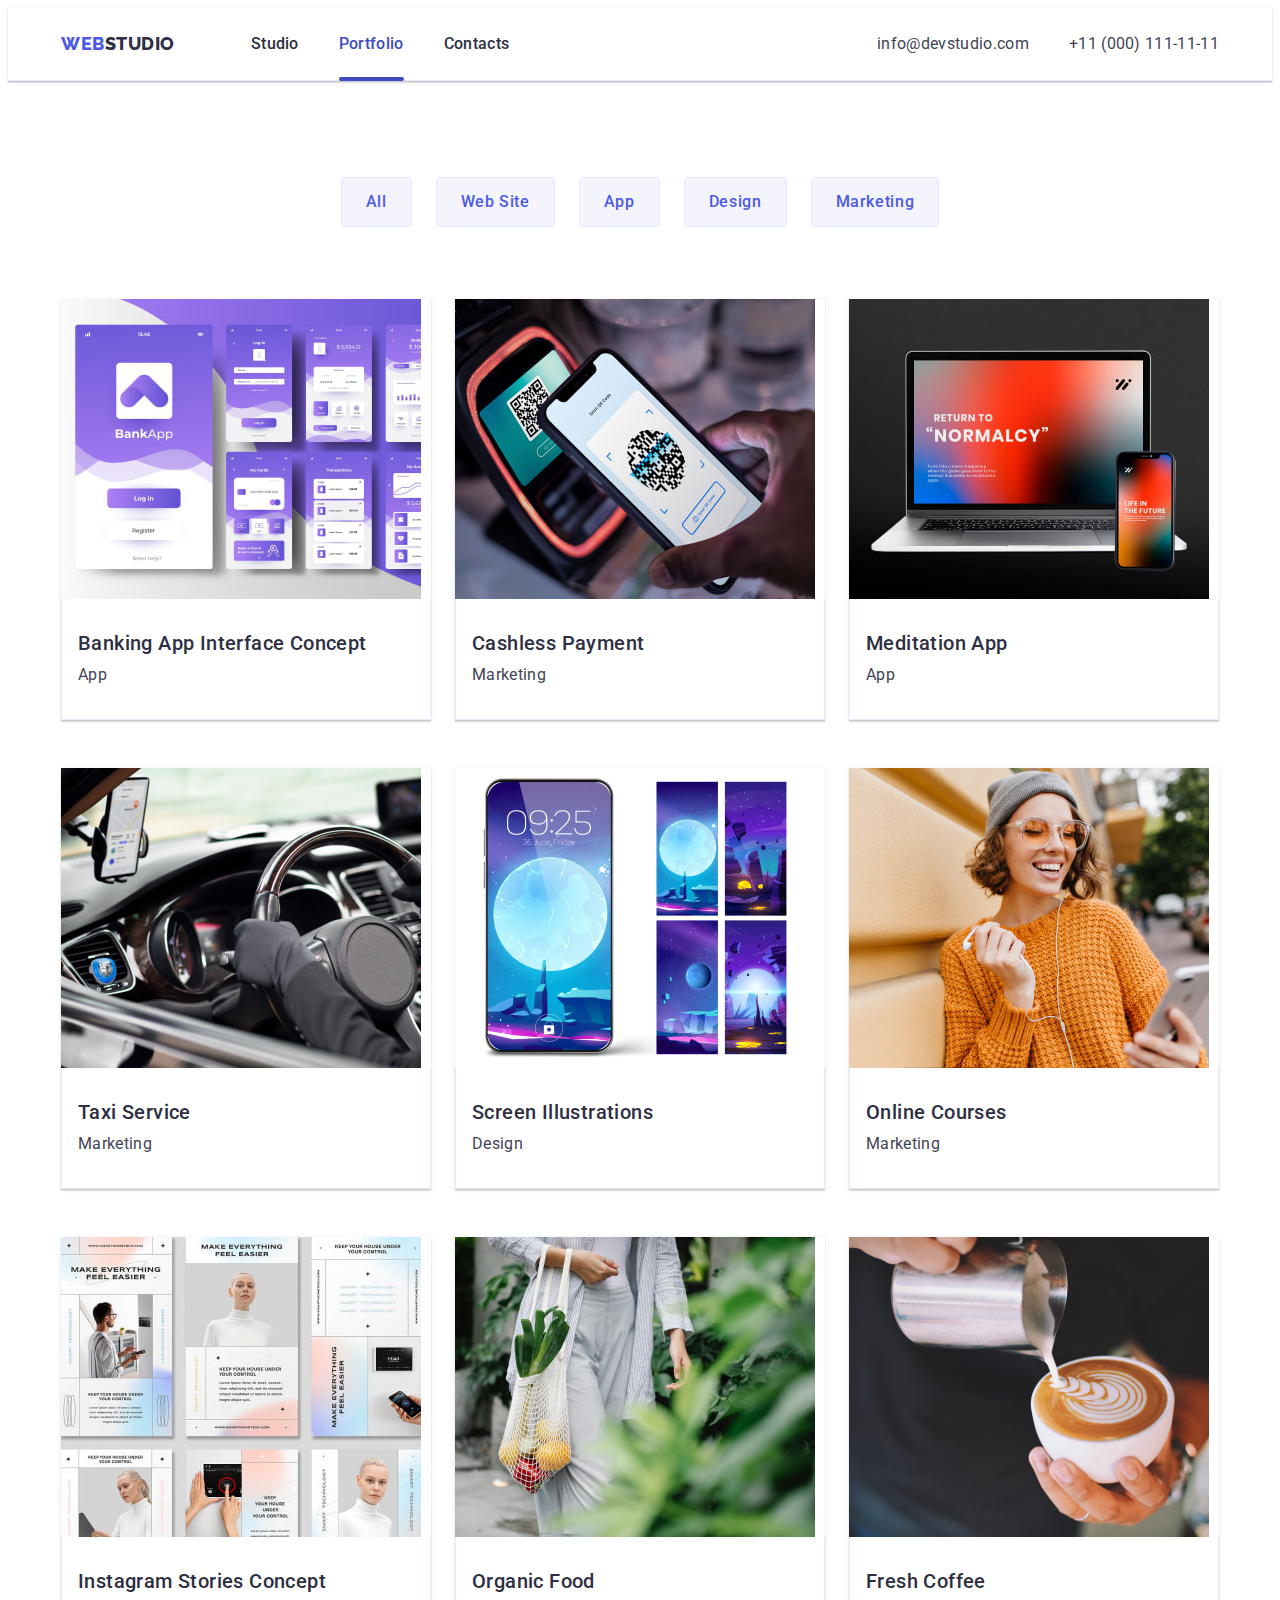
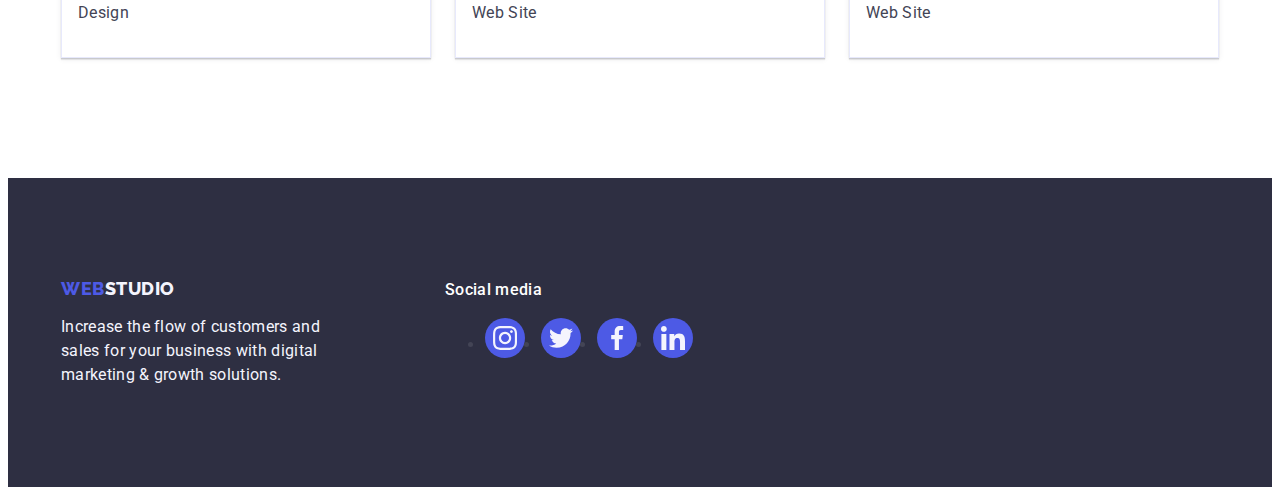
==== commit d338548d: "new" ====
--- a/portfolio.html
+++ b/portfolio.html
@@ -53,29 +53,19 @@
         <h1 class="visually-hidden">Portfolio</h1>
         <ul class="button-container list">
             <li class="btn-element">
-                <a class="portfolio-btn-link" href="#">
                 <button type="button" class="portfolio-button-items">All</button>
-            </a>
-            </li>
-            <li class="btn-element">
-                <a class="portfolio-btn-link" href="#">
+            </li>
+            <li class="btn-element">
                 <button type="button" class="portfolio-button-items">Web Site</button>
-            </a>
-            </li>
-            <li class="btn-element">
-                <a class="portfolio-btn-link" href="#">
+            </li>
+            <li class="btn-element">
                 <button type="button" class="portfolio-button-items">App</button>
-                </a>
-            </li>
-            <li class="btn-element">
-                <a class="portfolio-btn-link" href="#">
+            </li>
+            <li class="btn-element">
                 <button type="button" class="portfolio-button-items">Design</button>
-                </a>
-            </li>
-            <li class="btn-element">
-                <a class="portfolio-btn-link" href="#">
+            </li>
+            <li class="btn-element">
                 <button type="button" class="portfolio-button-items">Marketing</button>
-                </a>
             </li>
 </ul>
 
--- a/css/styles.css
+++ b/css/styles.css
@@ -190,6 +190,8 @@
     padding: 12px 24px;
     border-radius: 4px;
     border: 1px solid #e7e9fc;
+    transition: color 250ms cubic-bezier(0.4, 0, 0.2, 1), background-color 250ms cubic-bezier(0.4, 0, 0.2, 1), border-color 250ms cubic-bezier(0.4, 0, 0.2, 1), box-shadow 250ms cubic-bezier(0.4, 0, 0.2, 1);
+
 }
 
 .portfolio-button-items:hover,
@@ -197,13 +199,7 @@
     background-color: #404BBF;
     color: #FFFFFF;
     border: 1px solid transparent;
-}
-.portfolio-btn-link{
-    display:block;
-}
-.portfolio-btn-link:hover,
-.portfolio-btn-link:focus{
-    box-shadow: 1px 6px rgba(46, 47, 66, 0.08), 0px 1px 1px rgba(46, 47, 66, 0.16), 0px 2px 1px rgba(46, 47, 66, 0.08); 
+    box-shadow: 0px 3px 1px rgba(0, 0, 0, 0.1), 0px 2px 1px rgba(0, 0, 0, 0.08), 0px 2px 2px rgba(0, 0, 0, 0.12); 
 }
 
 .adventages-icon{
@@ -357,8 +353,8 @@
     margin: 0px;
     margin-bottom: 72px;
     padding: 0px;
-}
- 
+
+}
 .card-set{
     display: flex;
     flex-wrap: wrap;
@@ -368,10 +364,13 @@
     margin: 0px;
 }
 .card-set-link{
+    display: block;
+    box-shadow: 0px 1px 6px rgba(46, 47, 66, 0.08), 0px 1px 1px rgba(46, 47, 66, 0.16), 0px 2px 1px rgba(46, 47, 66, 0.08);
     transition: box-shadow 250ms cubic-bezier(0.4, 0, 0.2, 1); 
 }
 .card-set-link:hover,
 .card-set-link:focus{
+    box-shadow: 0px 1px 6px rgba(46, 47, 66, 0.08), 0px 1px 1px rgba(46, 47, 66, 0.16), 0px 2px 1px rgba(46, 47, 66, 0.08);
     transform: translateY(0%);
 }
 .card-set-item{
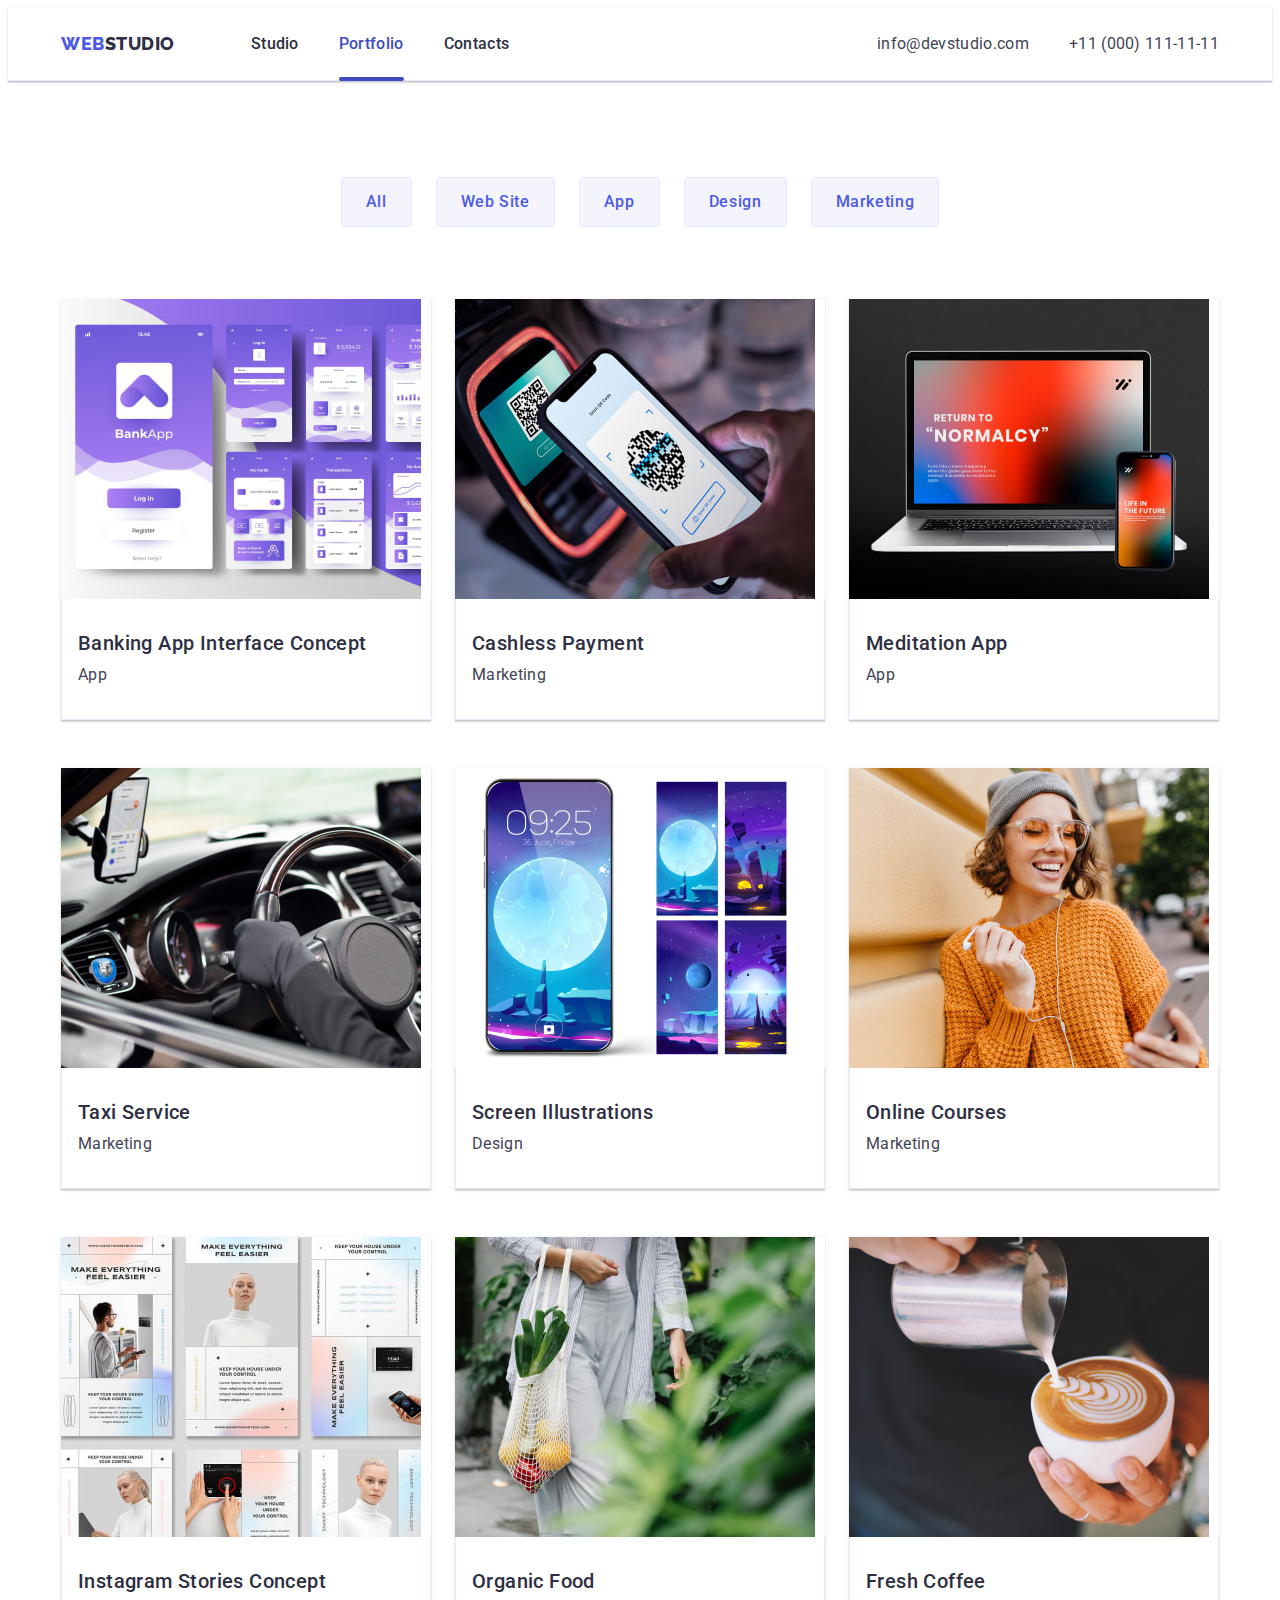
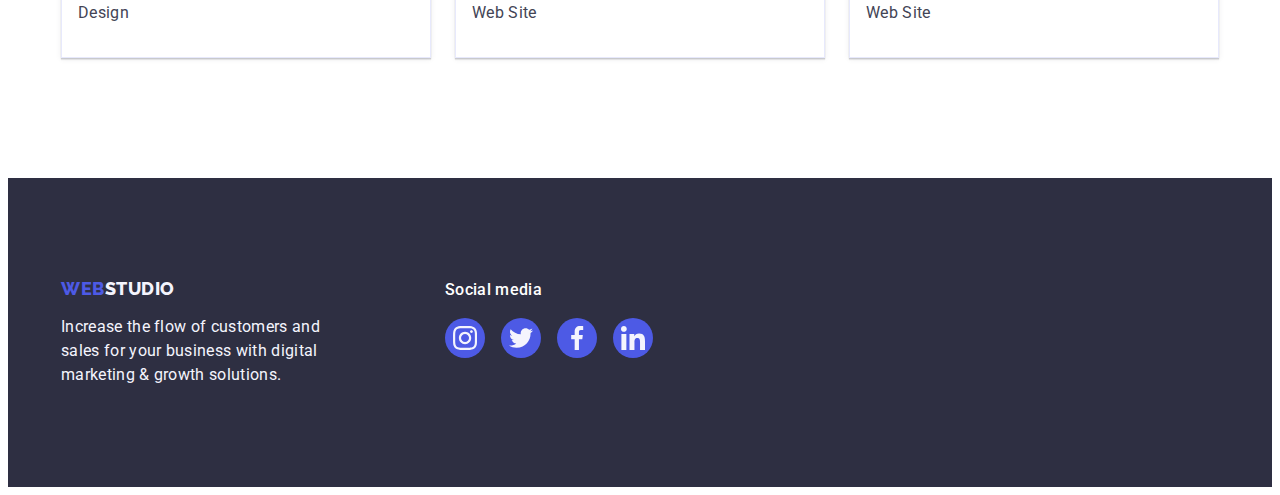
==== commit d43c8bd5: "new" ====
--- a/portfolio.html
+++ b/portfolio.html
@@ -213,7 +213,7 @@
     </div>
     <div class="footer-media">
         <p class="second-footer-text">Social media</p>
-        <ul class="social-media">
+        <ul class="social-media list">
           <li class="social-media-item">
             <a class="social-media-link" href="#">
             <svg class="media-icon" width="24" height="24">
--- a/css/styles.css
+++ b/css/styles.css
@@ -298,24 +298,27 @@
     display: flex;
     justify-content: center; 
     gap: 24px; 
+    margin: 0px;
+    padding: 0px;
+    
 }
 
 .team-media-link{
     width: 100%;
     height: 100%;
     background-color: var(--primary-accent-color);
-    border-radius:50%;
+    border-radius: 50%;
     display: flex;
     align-items: center;
     justify-content: center;
     transition: background-color 250ms cubic-bezier(0.4, 0, 0.2, 1);
-    width:40px;
+    width: 40px;
     height: 40px;
    
 }
 .team-media-link:hover,
 .team-media-link:focus{
-    background-color:var(--team-icons);
+    background-color: var(--team-icons);
 }
 .team-icons-item{
     fill: var(--second-white-color);
@@ -368,11 +371,12 @@
     box-shadow: 0px 1px 6px rgba(46, 47, 66, 0.08), 0px 1px 1px rgba(46, 47, 66, 0.16), 0px 2px 1px rgba(46, 47, 66, 0.08);
     transition: box-shadow 250ms cubic-bezier(0.4, 0, 0.2, 1); 
 }
-.card-set-link:hover,
-.card-set-link:focus{
+.card-set-link:focus,
+.card-set-link:hover{
+    transform: translateY(0%);
     box-shadow: 0px 1px 6px rgba(46, 47, 66, 0.08), 0px 1px 1px rgba(46, 47, 66, 0.16), 0px 2px 1px rgba(46, 47, 66, 0.08);
-    transform: translateY(0%);
-}
+}
+
 .card-set-item{
     width: calc((100% - 48px) / 3);  
 }
@@ -389,30 +393,33 @@
 .portfolio-overlay{
 position: relative;
 overflow: hidden;
+
 }
 
 .overlay-text{
     position: absolute;
     top: 0;
-    font-size: 16px;
-    line-height: 1.5; 
-    letter-spacing: 0.02em;
-    color: var(--second-white-color);
-    padding: 40px 32px;
-    background-color: #4D5AE5;
+    left: 0;
     width: 100%;
     height: 100%;
+
+    font-size: 16px;
+    line-height: 1.5; 
+    letter-spacing: 0.02em;
+    color: var(--second-white-color);
+    background-color: #4D5AE5;
+    padding: 40px 32px;
     transform: translateY(100%);
+
     transition: transform 250ms cubic-bezier(0.4, 0, 0.2, 1); 
     display: flex;
-    align-items: center;
-    justify-content: center;   
+      
 }
 
 
 .portfolio-overlay:hover .overlay-text,
 .portfolio-overlay:focus .overlay-text{
-    transform: translateY(0%);
+    transform: translateY(0);
 }
 .customers-section{
     max-height: 440px;
@@ -423,7 +430,8 @@
     display: flex;
     align-items: center;
     justify-content: center;
-    margin: 0 auto;
+    margin: 0px;
+    padding: 0px;
     gap: 24px;
 }
 .customers-icon-item{
@@ -474,6 +482,8 @@
 .social-media{
     display: flex; 
     gap: 16px; 
+    margin: 0px;
+    padding: 0px;
 }
 .social-media-item{
     width: 40px;
@@ -521,12 +531,19 @@
     position: fixed;
     top: 0;
     left: 0;
-
+    opacity: 1;
     width: 100%;
     height: 100%;
     background-color: rgba(46, 47, 66, 0.40);
+    transition: opacity 250ms cubic-bezier(0.4, 0, 0.2, 1), visibility 250ms cubic-bezier(0.4, 0, 0.2, 1); 
 }
 .backdrop.is-hidden{
+    opacity: 0;
+    visibility: hidden;
+    pointer-events: none;
+}
+.backdrop.is-hidden.modal{
+    transform: translateX(-50%) translateY(-70%);
     opacity: 0;
 }
 .modal{
@@ -539,9 +556,35 @@
     border-radius: 4px;
     background: var(--dairy, #FCFCFC);
     box-shadow: 0px 2px 1px 0px rgba(0, 0, 0, 0.20), 0px 1px 3px 0px rgba(0, 0, 0, 0.12), 0px 1px 1px 0px rgba(0, 0, 0, 0.14);
-
+    transition: transform 250ms cubic-bezier(0.4, 0, 0.2, 1);
 }
 .modal-btn{
-    background-color: transparent;
-}
-.modal-btn-icon{}+    position: absolute;
+    top: 24px;
+    right: 24px;
+    width: 24px;
+    height: 24px;
+    border-radius: 50%;
+    display: flex; 
+    align-items: center; 
+    justify-content: center; 
+    background-color: #E7E9FC;
+    border: 1px solid rgba(0, 0, 0, 0.1); 
+    padding: 0;
+    cursor: pointer; 
+    transition: background-color 250ms cubic-bezier(0.4, 0, 0.2, 1), border 250ms cubic-bezier(0.4, 0, 0.2, 1);
+}
+.modal-btn:hover,
+.modal-btn:focus{
+    background-color: #404bbf;
+    border: none;
+    fill: #ffffff;
+}
+.modal-btn-icon{
+    fill: 250ms cubic-bezier(0.4, 0, 0.2, 1);
+    transition: fill 250ms cubic-bezier(0.4, 0, 0.2, 1);
+}
+.modal-btn-icon:hover,
+.modal-btn-icon:focus{
+    fill: #ffffff;
+}
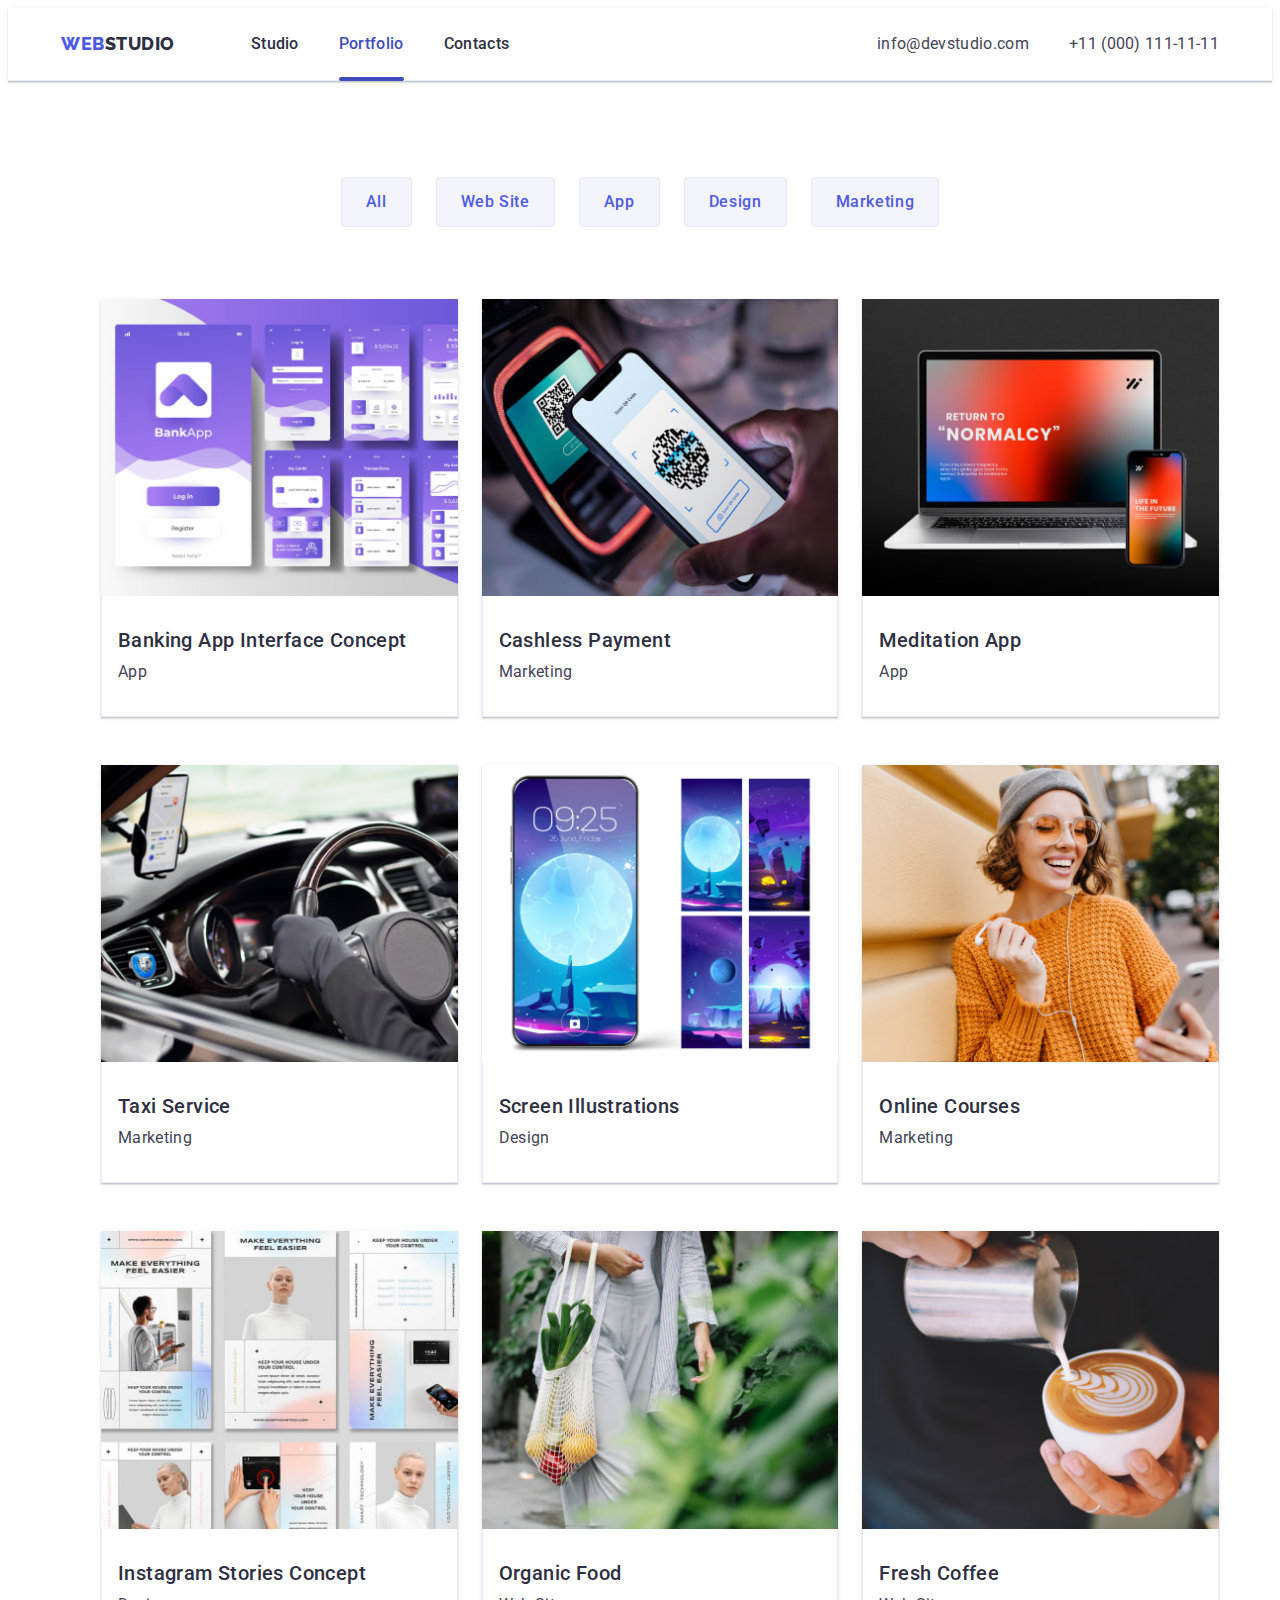
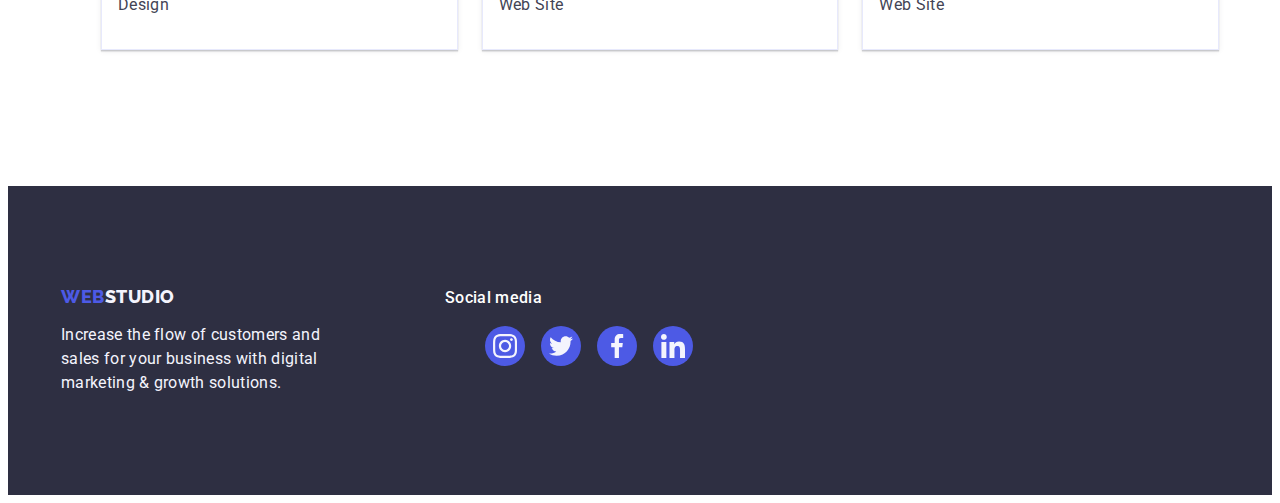
==== commit 28d081b6: "new" ====
--- a/portfolio.html
+++ b/portfolio.html
@@ -75,7 +75,7 @@
         <a href="#" class="card-set-link link">
             <div class="portfolio-overlay">
            <img src="./images/sectionportfolio/img1.jpg" alt="Banking App Interface Concept" width="360" height="300"/>
-               <p class="overlay-text">
+               <p class="overlay">
                 14 Stylish and User-Friendly App Design Concepts · Task Manager App · Calorie Tracker App · Exotic Fruit Ecommerce App · Cloud Storage App
                </p>
            </div>
@@ -89,7 +89,7 @@
         <a href="#" class="card-set-link link">
             <div class="portfolio-overlay">    
             <img src="./images/sectionportfolio/img2.jpg" alt="Cashless Payment" width="360" height="300" />
-            <p class="overlay-text">
+            <p class="overlay">
              14 Stylish and User-Friendly App Design Concepts · Task Manager App · Calorie Tracker App · Exotic Fruit Ecommerce App · Cloud Storage App
             </p>
         </div>
@@ -104,7 +104,7 @@
         <a href="#" class="card-set-link link">
             <div class="portfolio-overlay">
                 <img src="./images/sectionportfolio/img3.jpg" alt="Meditaion App" width="360" height="300" />
-                <p class="overlay-text">
+                <p class="overlay">
                 14 Stylish and User-Friendly App Design Concepts · Task Manager App · Calorie Tracker App · Exotic Fruit Ecommerce App · Cloud Storage App
                 </p>
          </div>
@@ -119,7 +119,7 @@
         <a href="#" class="card-set-link link">
             <div class="portfolio-overlay">
         <img src="./images/sectionportfolio/img4.jpg" alt="Taxi Service" width="360" height="300" />
-            <p class="overlay-text">
+            <p class="overlay">
              14 Stylish and User-Friendly App Design Concepts · Task Manager App · Calorie Tracker App · Exotic Fruit Ecommerce App · Cloud Storage App
             </p>
     </div>
@@ -133,7 +133,7 @@
         <a href="#" class="card-set-link link">
             <div class="portfolio-overlay">
         <img src="./images/sectionportfolio/img5.jpg" alt="Screen Illustrations" width="360" height="300" />
-            <p class="overlay-text">
+            <p class="overlay">
              14 Stylish and User-Friendly App Design Concepts · Task Manager App · Calorie Tracker App · Exotic Fruit Ecommerce App · Cloud Storage App
             </p>
         </div>
@@ -147,7 +147,7 @@
         <a href="#" class="card-set-link link">
             <div class="portfolio-overlay">
         <img src="./images/sectionportfolio/img6.jpg" alt="Online Courses" width="360" height="300" />
-            <p class="overlay-text">
+            <p class="overlay">
              14 Stylish and User-Friendly App Design Concepts · Task Manager App · Calorie Tracker App · Exotic Fruit Ecommerce App · Cloud Storage App
             </p>
         </div>
@@ -161,7 +161,7 @@
         <a href="#" class="card-set-link link">
             <div class="portfolio-overlay">
         <img src="./images/sectionportfolio/img7.jpg" alt="Instagram Stories Concept" width="360" height="300" />
-            <p class="overlay-text">
+            <p class="overlay">
              14 Stylish and User-Friendly App Design Concepts · Task Manager App · Calorie Tracker App · Exotic Fruit Ecommerce App · Cloud Storage App
             </p>
         </div>
@@ -175,7 +175,7 @@
         <a href="#" class="card-set-link link">
             <div class="portfolio-overlay">
         <img src="./images/sectionportfolio/img8.jpg" alt="Organic Food" width="360" height="300" />
-            <p class="overlay-text">
+            <p class="overlay">
              14 Stylish and User-Friendly App Design Concepts · Task Manager App · Calorie Tracker App · Exotic Fruit Ecommerce App · Cloud Storage App
             </p>
         </div>
@@ -189,7 +189,7 @@
         <a href="#" class="card-set-link link">
             <div class="portfolio-overlay">
         <img src="./images/sectionportfolio/img9.jpg" alt="Fresh Coffee" width="360" height="300" />
-            <p class="overlay-text">
+            <p class="overlay">
              14 Stylish and User-Friendly App Design Concepts · Task Manager App · Calorie Tracker App · Exotic Fruit Ecommerce App · Cloud Storage App
             </p>
         </div>
--- a/css/styles.css
+++ b/css/styles.css
@@ -281,8 +281,7 @@
 .team-list{
     display: flex;
     gap: 24px;
-    padding: 0px;
-    margin: 0px;
+    margin-top: 8px;
 }
 .section-team{
     background-color: #F4F4FD;
@@ -297,9 +296,10 @@
 .team-icons{
     display: flex;
     justify-content: center; 
+    text-align: center;
     gap: 24px; 
-    margin: 0px;
-    padding: 0px;
+    padding: 32px 0px;
+    margin: 0px;
     
 }
 
@@ -363,24 +363,26 @@
     flex-wrap: wrap;
     column-gap: 24px;
     row-gap: 48px;
-    padding: 0px;
-    margin: 0px;
+    
 }
 .card-set-link{
     display: block;
     box-shadow: 0px 1px 6px rgba(46, 47, 66, 0.08), 0px 1px 1px rgba(46, 47, 66, 0.16), 0px 2px 1px rgba(46, 47, 66, 0.08);
     transition: box-shadow 250ms cubic-bezier(0.4, 0, 0.2, 1); 
-}
-.card-set-link:focus,
-.card-set-link:hover{
+ 
+}
+.card-set-link:hover,
+.card-set-link:focus{
     transform: translateY(0%);
     box-shadow: 0px 1px 6px rgba(46, 47, 66, 0.08), 0px 1px 1px rgba(46, 47, 66, 0.16), 0px 2px 1px rgba(46, 47, 66, 0.08);
 }
 
 .card-set-item{
     width: calc((100% - 48px) / 3);  
-}
-.card-set-item:hover{
+    
+}
+.card-set-item:hover,
+.card-set-item:focus{
     box-shadow: 0px 2px 1px 0px rgba(46, 47, 66, 0.08), 0px 1px 1px 0px rgba(46, 47, 66, 0.16), 0px 1px 6px 0px rgba(46, 47, 66, 0.08);
     
 }
@@ -389,37 +391,40 @@
     padding: 32px 16px;
     border-top: none; 
     margin: 0px;
+    
 }
 .portfolio-overlay{
 position: relative;
 overflow: hidden;
 
-}
-
-.overlay-text{
+
+}
+
+.overlay{
     position: absolute;
     top: 0;
+    bottom: 0;
     left: 0;
+    margin: 0;
+    display: flex;
+    align-items: center;
+    justify-content: center;
+    height: 100%;
     width: 100%;
-    height: 100%;
-
+    padding: 40px 32px;
+    transition: transform 250ms cubic-bezier(0.4, 0, 0.2, 1); 
     font-size: 16px;
     line-height: 1.5; 
     letter-spacing: 0.02em;
     color: var(--second-white-color);
     background-color: #4D5AE5;
-    padding: 40px 32px;
     transform: translateY(100%);
-
-    transition: transform 250ms cubic-bezier(0.4, 0, 0.2, 1); 
-    display: flex;
+   
       
 }
-
-
-.portfolio-overlay:hover .overlay-text,
-.portfolio-overlay:focus .overlay-text{
-    transform: translateY(0);
+.card-set-link:hover .overlay,
+.card-set-link:focus .overlay{
+    transform: translateY(0%);
 }
 .customers-section{
     max-height: 440px;
@@ -482,8 +487,10 @@
 .social-media{
     display: flex; 
     gap: 16px; 
-    margin: 0px;
-    padding: 0px;
+    justify-content: center;
+    align-items: center;
+    margin-top: 16px;
+   
 }
 .social-media-item{
     width: 40px;
